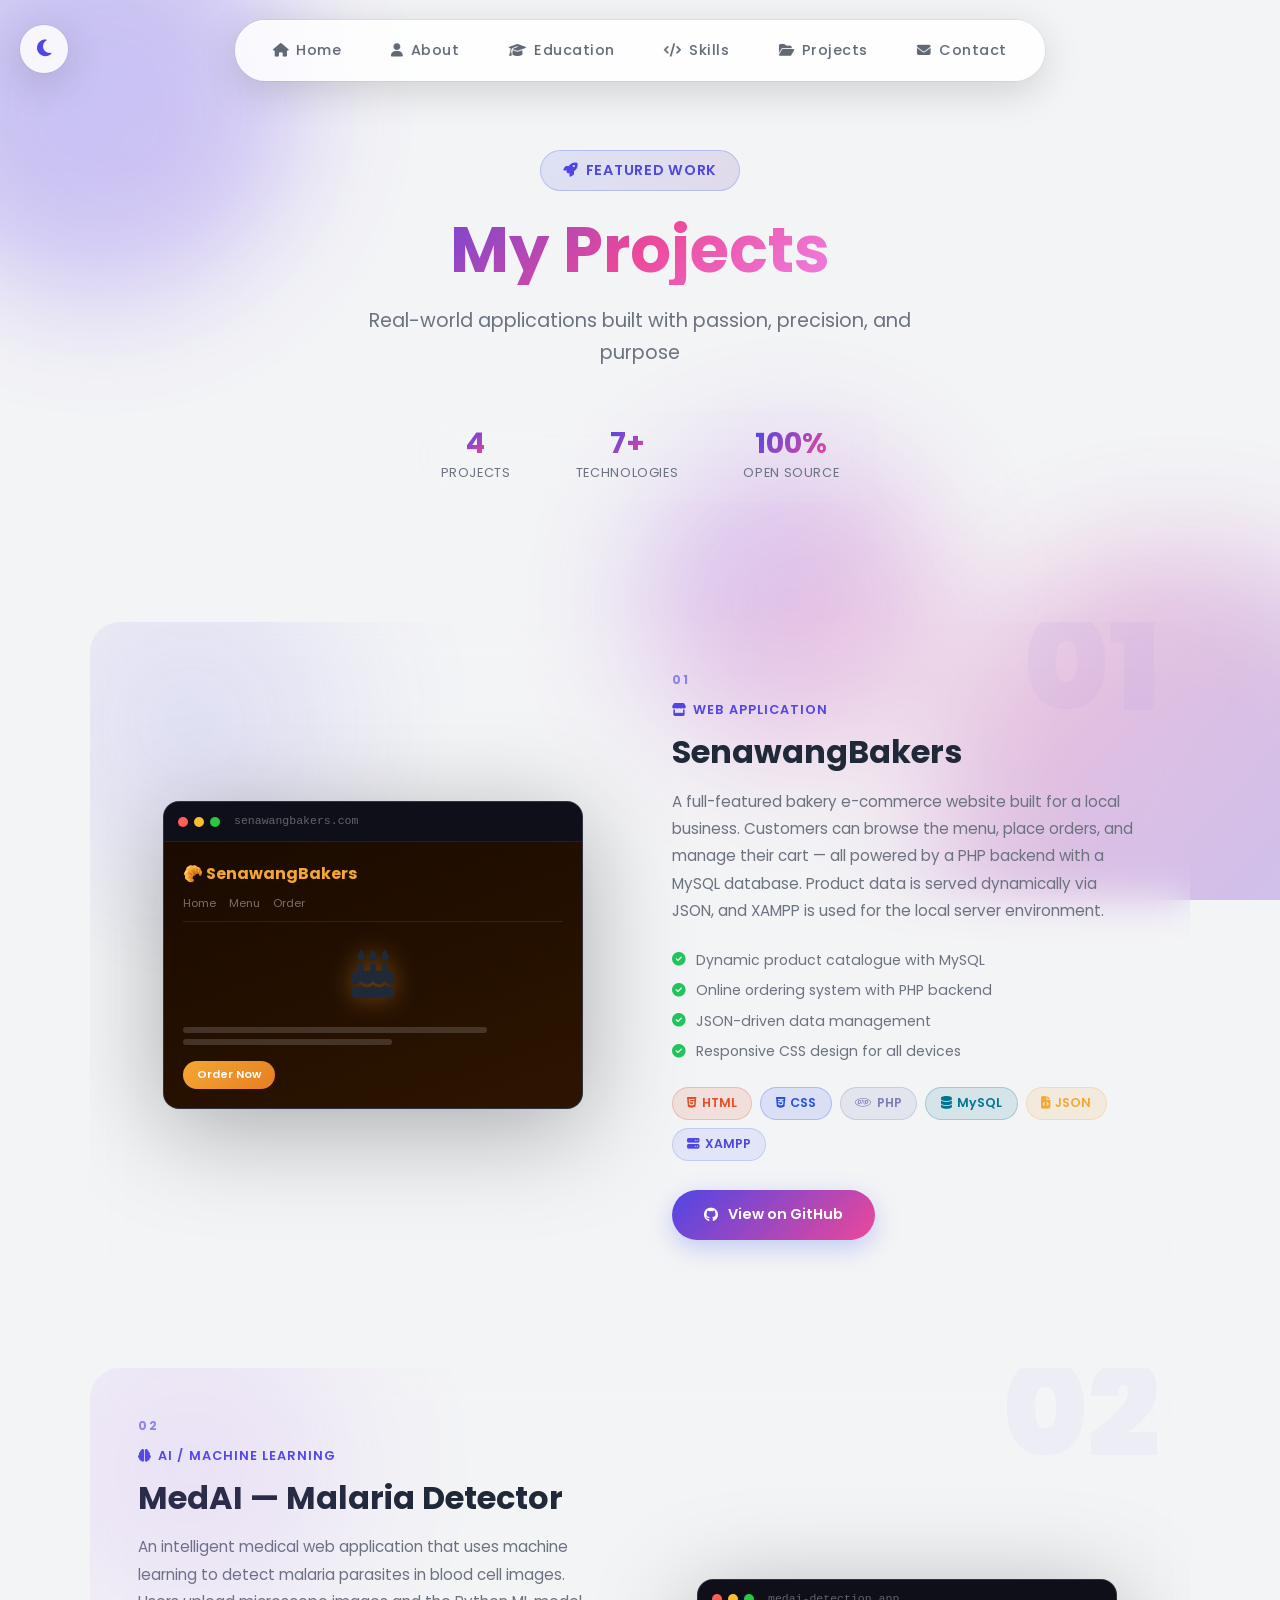
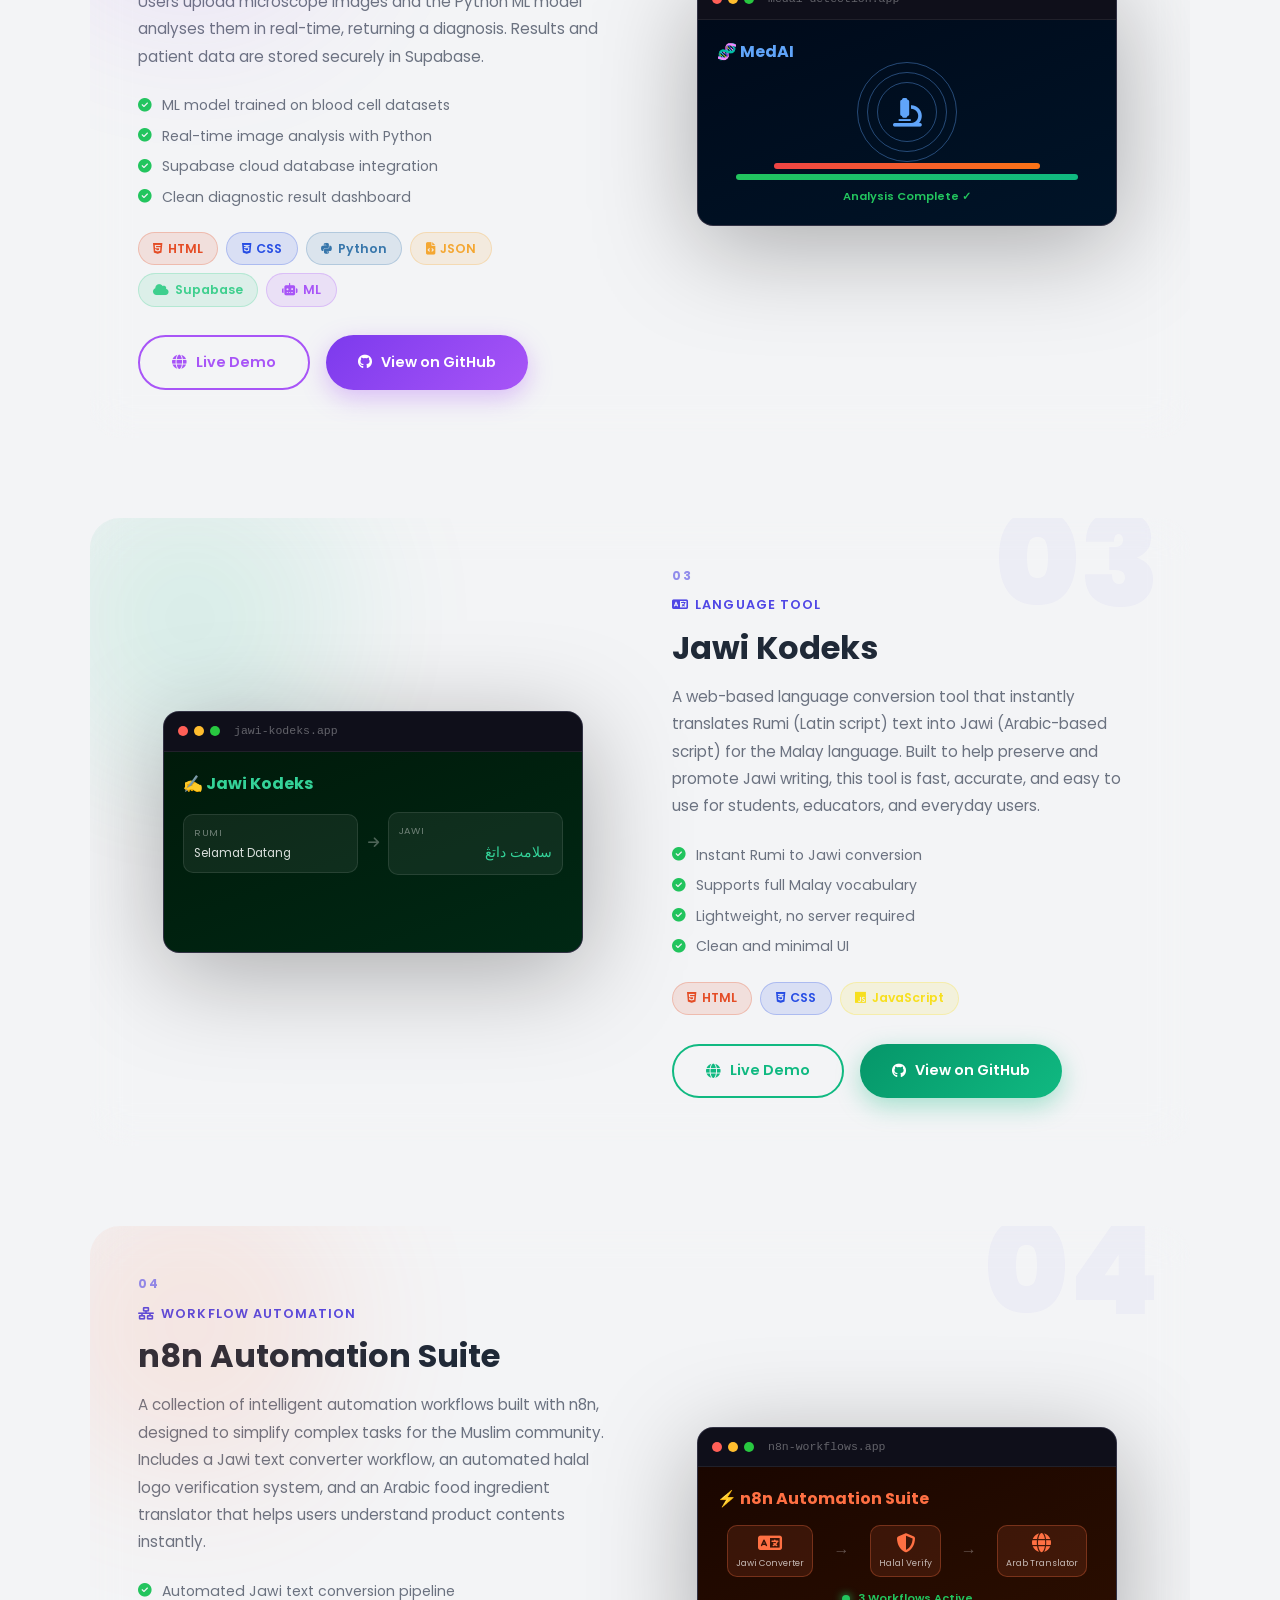
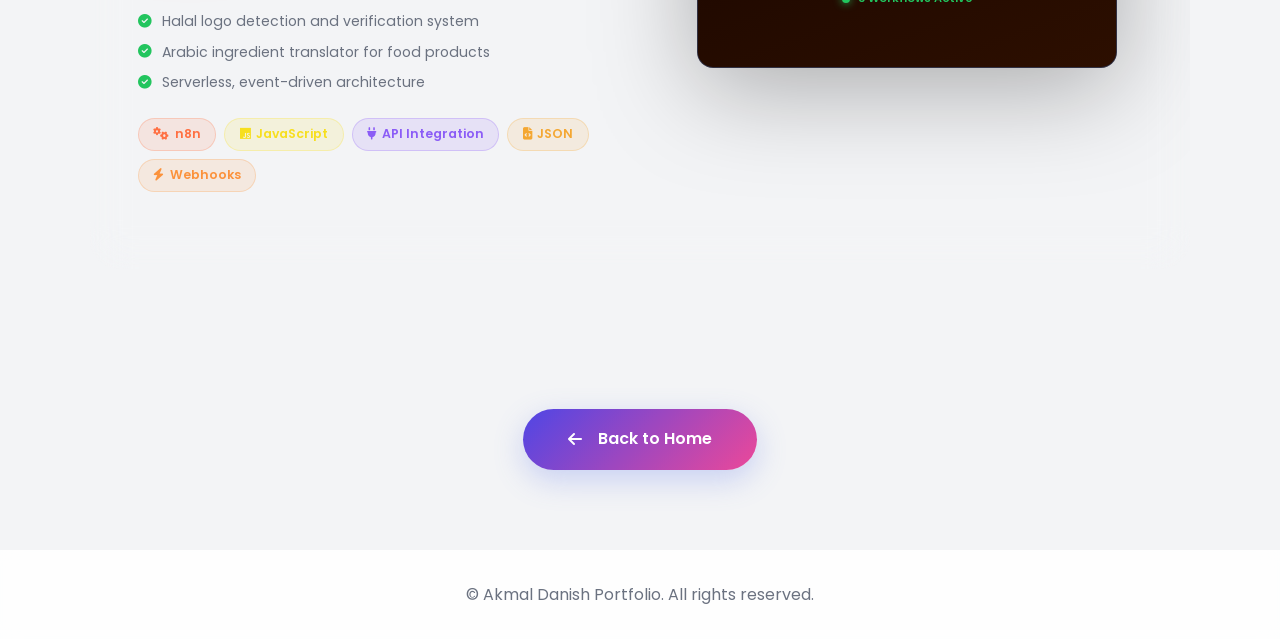
==== projects.html @ 12740fb2 "Initial commit: Personal Portfolio Website with 4 projects" ====
<!DOCTYPE html>
<html lang="en">

<head>
    <meta charset="UTF-8">
    <meta name="viewport" content="width=device-width, initial-scale=1.0">
    <title>My Projects - Portfolio</title>
    <link rel="stylesheet" href="style.css">
    <link rel="stylesheet" href="projects-style.css">
    <link rel="preconnect" href="https://fonts.googleapis.com">
    <link rel="preconnect" href="https://fonts.gstatic.com" crossorigin>
    <link href="https://fonts.googleapis.com/css2?family=Poppins:wght@300;400;500;600;700&display=swap" rel="stylesheet">
    <link rel="icon" type="image/jpeg" href="ICON PAGE AKMAL PORFO.jpeg">
    <link rel="stylesheet" href="https://cdnjs.cloudflare.com/ajax/libs/font-awesome/6.4.0/css/all.min.css">
</head>

<body>
    <!-- Animated Background -->
    <div class="background-shapes">
        <div class="shape shape-1"></div>
        <div class="shape shape-2"></div>
        <div class="shape shape-3"></div>
    </div>

    <!-- Floating particles -->
    <div class="particles" id="particles"></div>

    <!-- Dark Mode Toggle -->
    <button class="dark-mode-toggle" id="darkModeToggle">
        <i class="fas fa-moon"></i>
    </button>

    <!-- Navigation -->
    <nav class="navbar">
        <div class="nav-container">
            <div class="logo">My Portfolio</div>
            <ul class="nav-menu">
                <li><a href="index.html" class="nav-link">
                    <span class="nav-icon"><i class="fas fa-home"></i></span>
                    <span class="nav-text">Home</span>
                    <span class="nav-indicator"></span>
                </a></li>
                <li><a href="index.html#about" class="nav-link">
                    <span class="nav-icon"><i class="fas fa-user"></i></span>
                    <span class="nav-text">About</span>
                    <span class="nav-indicator"></span>
                </a></li>
                <li><a href="index.html#education" class="nav-link">
                    <span class="nav-icon"><i class="fas fa-graduation-cap"></i></span>
                    <span class="nav-text">Education</span>
                    <span class="nav-indicator"></span>
                </a></li>
                <li><a href="index.html#skills" class="nav-link">
                    <span class="nav-icon"><i class="fas fa-code"></i></span>
                    <span class="nav-text">Skills</span>
                    <span class="nav-indicator"></span>
                </a></li>
                <li><a href="projects.html" class="nav-link active">
                    <span class="nav-icon"><i class="fas fa-folder-open"></i></span>
                    <span class="nav-text">Projects</span>
                    <span class="nav-indicator"></span>
                </a></li>
                <li><a href="index.html#contact" class="nav-link">
                    <span class="nav-icon"><i class="fas fa-envelope"></i></span>
                    <span class="nav-text">Contact</span>
                    <span class="nav-indicator"></span>
                </a></li>
            </ul>
        </div>
    </nav>

    <!-- Projects Hero -->
    <section class="projects-hero">
        <div class="container">
            <div class="hero-badge fade-in"><i class="fas fa-rocket"></i> Featured Work</div>
            <h1 class="hero-title fade-in">My Projects</h1>
            <p class="hero-subtitle fade-in">Real-world applications built with passion, precision, and purpose</p>
            <div class="hero-stats fade-in">
                <div class="stat-item">
                    <span class="stat-number">4</span>
                    <span class="stat-label">Projects</span>
                </div>
                <div class="stat-divider"></div>
                <div class="stat-item">
                    <span class="stat-number">7+</span>
                    <span class="stat-label">Technologies</span>
                </div>
                <div class="stat-divider"></div>
                <div class="stat-item">
                    <span class="stat-number">100%</span>
                    <span class="stat-label">Open Source</span>
                </div>
            </div>
        </div>
    </section>

    <!-- Projects Showcase -->
    <section class="projects-showcase">
        <div class="container">
            <div class="projects-list">

                <!-- Project 1: SenawangBakers -->
                <div class="project-card fade-in" data-number="01">
                    <div class="card-glow"></div>
                    <div class="project-visual">
                        <div class="project-mockup bakery-mockup">
                            <div class="mockup-browser">
                                <div class="browser-bar">
                                    <span class="dot red"></span>
                                    <span class="dot yellow"></span>
                                    <span class="dot green"></span>
                                    <span class="browser-url">senawangbakers.com</span>
                                </div>
                                <div class="browser-content bakery-content">
                                    <div class="mock-header">🥐 SenawangBakers</div>
                                    <div class="mock-nav">
                                        <span>Home</span><span>Menu</span><span>Order</span>
                                    </div>
                                    <div class="mock-hero-img">
                                        <i class="fas fa-birthday-cake"></i>
                                    </div>
                                    <div class="mock-text-lines">
                                        <div class="mock-line wide"></div>
                                        <div class="mock-line medium"></div>
                                        <div class="mock-btn">Order Now</div>
                                    </div>
                                </div>
                            </div>
                        </div>
                    </div>
                    <div class="project-info">
                        <div class="project-number">01</div>
                        <div class="project-category"><i class="fas fa-store"></i> Web Application</div>
                        <h2 class="project-name">SenawangBakers</h2>
                        <p class="project-desc">
                            A full-featured bakery e-commerce website built for a local business. Customers can browse
                            the menu, place orders, and manage their cart — all powered by a PHP backend with a MySQL
                            database. Product data is served dynamically via JSON, and XAMPP is used for the local
                            server environment.
                        </p>
                        <div class="project-highlights">
                            <div class="highlight-item">
                                <i class="fas fa-check-circle"></i>
                                <span>Dynamic product catalogue with MySQL</span>
                            </div>
                            <div class="highlight-item">
                                <i class="fas fa-check-circle"></i>
                                <span>Online ordering system with PHP backend</span>
                            </div>
                            <div class="highlight-item">
                                <i class="fas fa-check-circle"></i>
                                <span>JSON-driven data management</span>
                            </div>
                            <div class="highlight-item">
                                <i class="fas fa-check-circle"></i>
                                <span>Responsive CSS design for all devices</span>
                            </div>
                        </div>
                        <div class="project-tech">
                            <span class="tech-badge html"><i class="fab fa-html5"></i> HTML</span>
                            <span class="tech-badge css"><i class="fab fa-css3-alt"></i> CSS</span>
                            <span class="tech-badge php"><i class="fab fa-php"></i> PHP</span>
                            <span class="tech-badge db"><i class="fas fa-database"></i> MySQL</span>
                            <span class="tech-badge json"><i class="fas fa-file-code"></i> JSON</span>
                            <span class="tech-badge server"><i class="fas fa-server"></i> XAMPP</span>
                        </div>
                        <div class="project-actions">
                            <a href="https://github.com/Kenshiro06/SenawangBakers-Project2" target="_blank" class="btn-primary">
                                <i class="fab fa-github"></i> View on GitHub
                            </a>
                        </div>
                    </div>
                </div>

                <!-- Project 2: MedAI -->
                <div class="project-card reverse fade-in" data-number="02">
                    <div class="card-glow glow-purple"></div>
                    <div class="project-visual">
                        <div class="project-mockup medai-mockup">
                            <div class="mockup-browser">
                                <div class="browser-bar">
                                    <span class="dot red"></span>
                                    <span class="dot yellow"></span>
                                    <span class="dot green"></span>
                                    <span class="browser-url">medai-detection.app</span>
                                </div>
                                <div class="browser-content medai-content">
                                    <div class="mock-header ai-header">🧬 MedAI</div>
                                    <div class="mock-scan-area">
                                        <div class="scan-circle">
                                            <i class="fas fa-microscope"></i>
                                            <div class="scan-ring ring-1"></div>
                                            <div class="scan-ring ring-2"></div>
                                            <div class="scan-ring ring-3"></div>
                                        </div>
                                    </div>
                                    <div class="mock-result">
                                        <div class="result-bar positive"></div>
                                        <div class="result-bar negative"></div>
                                        <div class="result-label">Analysis Complete ✓</div>
                                    </div>
                                </div>
                            </div>
                        </div>
                    </div>
                    <div class="project-info">
                        <div class="project-number">02</div>
                        <div class="project-category"><i class="fas fa-brain"></i> AI / Machine Learning</div>
                        <h2 class="project-name">MedAI — Malaria Detector</h2>
                        <p class="project-desc">
                            An intelligent medical web application that uses machine learning to detect malaria
                            parasites in blood cell images. Users upload microscope images and the Python ML model
                            analyses them in real-time, returning a diagnosis. Results and patient data are stored
                            securely in Supabase.
                        </p>
                        <div class="project-highlights">
                            <div class="highlight-item">
                                <i class="fas fa-check-circle"></i>
                                <span>ML model trained on blood cell datasets</span>
                            </div>
                            <div class="highlight-item">
                                <i class="fas fa-check-circle"></i>
                                <span>Real-time image analysis with Python</span>
                            </div>
                            <div class="highlight-item">
                                <i class="fas fa-check-circle"></i>
                                <span>Supabase cloud database integration</span>
                            </div>
                            <div class="highlight-item">
                                <i class="fas fa-check-circle"></i>
                                <span>Clean diagnostic result dashboard</span>
                            </div>
                        </div>
                        <div class="project-tech">
                            <span class="tech-badge html"><i class="fab fa-html5"></i> HTML</span>
                            <span class="tech-badge css"><i class="fab fa-css3-alt"></i> CSS</span>
                            <span class="tech-badge python"><i class="fab fa-python"></i> Python</span>
                            <span class="tech-badge json"><i class="fas fa-file-code"></i> JSON</span>
                            <span class="tech-badge supa"><i class="fas fa-cloud"></i> Supabase</span>
                            <span class="tech-badge ml"><i class="fas fa-robot"></i> ML</span>
                        </div>
                        <div class="project-actions">
                            <a href="https://medai-usim.vercel.app/" target="_blank" class="btn-secondary btn-purple-outline">
                                <i class="fas fa-globe"></i> Live Demo
                            </a>
                            <a href="https://github.com/Kenshiro06/MedAi-test" target="_blank" class="btn-primary btn-purple">
                                <i class="fab fa-github"></i> View on GitHub
                            </a>
                        </div>
                    </div>
                </div>

                <!-- Project 3: Jawi Converter -->
                <div class="project-card fade-in" data-number="03">
                    <div class="card-glow glow-green"></div>
                    <div class="project-visual">
                        <div class="project-mockup jawi-mockup">
                            <div class="mockup-browser">
                                <div class="browser-bar">
                                    <span class="dot red"></span>
                                    <span class="dot yellow"></span>
                                    <span class="dot green"></span>
                                    <span class="browser-url">jawi-kodeks.app</span>
                                </div>
                                <div class="browser-content jawi-content">
                                    <div class="mock-header jawi-header">✍️ Jawi Kodeks</div>
                                    <div class="jawi-converter-mock">
                                        <div class="mock-input-box">
                                            <div class="box-label">Rumi</div>
                                            <div class="mock-typed">Selamat Datang</div>
                                        </div>
                                        <div class="mock-arrow">
                                            <i class="fas fa-arrow-right"></i>
                                        </div>
                                        <div class="mock-output-box">
                                            <div class="box-label">Jawi</div>
                                            <div class="mock-jawi-text">سلامت داتڠ</div>
                                        </div>
                                    </div>
                                </div>
                            </div>
                        </div>
                    </div>
                    <div class="project-info">
                        <div class="project-number">03</div>
                        <div class="project-category"><i class="fas fa-language"></i> Language Tool</div>
                        <h2 class="project-name">Jawi Kodeks</h2>
                        <p class="project-desc">
                            A web-based language conversion tool that instantly translates Rumi (Latin script) text
                            into Jawi (Arabic-based script) for the Malay language. Built to help preserve and
                            promote Jawi writing, this tool is fast, accurate, and easy to use for students,
                            educators, and everyday users.
                        </p>
                        <div class="project-highlights">
                            <div class="highlight-item">
                                <i class="fas fa-check-circle"></i>
                                <span>Instant Rumi to Jawi conversion</span>
                            </div>
                            <div class="highlight-item">
                                <i class="fas fa-check-circle"></i>
                                <span>Supports full Malay vocabulary</span>
                            </div>
                            <div class="highlight-item">
                                <i class="fas fa-check-circle"></i>
                                <span>Lightweight, no server required</span>
                            </div>
                            <div class="highlight-item">
                                <i class="fas fa-check-circle"></i>
                                <span>Clean and minimal UI</span>
                            </div>
                        </div>
                        <div class="project-tech">
                            <span class="tech-badge html"><i class="fab fa-html5"></i> HTML</span>
                            <span class="tech-badge css"><i class="fab fa-css3-alt"></i> CSS</span>
                            <span class="tech-badge js"><i class="fab fa-js"></i> JavaScript</span>
                        </div>
                        <div class="project-actions">
                            <a href="https://jawi-kodeks.vercel.app/" target="_blank" class="btn-secondary btn-green-outline">
                                <i class="fas fa-globe"></i> Live Demo
                            </a>
                            <a href="https://github.com/Kenshiro06/jawi-kodeks" target="_blank" class="btn-primary btn-green">
                                <i class="fab fa-github"></i> View on GitHub
                            </a>
                        </div>
                    </div>
                </div>

                <!-- Project 4: n8n Automation Workflows -->
                <div class="project-card reverse fade-in" data-number="04">
                    <div class="card-glow glow-orange"></div>
                    <div class="project-visual">
                        <div class="project-mockup n8n-mockup">
                            <div class="mockup-browser">
                                <div class="browser-bar">
                                    <span class="dot red"></span>
                                    <span class="dot yellow"></span>
                                    <span class="dot green"></span>
                                    <span class="browser-url">n8n-workflows.app</span>
                                </div>
                                <div class="browser-content n8n-content">
                                    <div class="mock-header n8n-header">⚡ n8n Automation Suite</div>
                                    <div class="n8n-workflow-mock">
                                        <div class="workflow-node node-1">
                                            <i class="fas fa-language"></i>
                                            <span>Jawi Converter</span>
                                        </div>
                                        <div class="workflow-arrow">→</div>
                                        <div class="workflow-node node-2">
                                            <i class="fas fa-shield-alt"></i>
                                            <span>Halal Verify</span>
                                        </div>
                                        <div class="workflow-arrow">→</div>
                                        <div class="workflow-node node-3">
                                            <i class="fas fa-globe"></i>
                                            <span>Arab Translator</span>
                                        </div>
                                    </div>
                                    <div class="workflow-status">
                                        <div class="status-indicator active"></div>
                                        <span class="status-text">3 Workflows Active</span>
                                    </div>
                                </div>
                            </div>
                        </div>
                    </div>
                    <div class="project-info">
                        <div class="project-number">04</div>
                        <div class="project-category"><i class="fas fa-network-wired"></i> Workflow Automation</div>
                        <h2 class="project-name">n8n Automation Suite</h2>
                        <p class="project-desc">
                            A collection of intelligent automation workflows built with n8n, designed to simplify
                            complex tasks for the Muslim community. Includes a Jawi text converter workflow, an
                            automated halal logo verification system, and an Arabic food ingredient translator that
                            helps users understand product contents instantly.
                        </p>
                        <div class="project-highlights">
                            <div class="highlight-item">
                                <i class="fas fa-check-circle"></i>
                                <span>Automated Jawi text conversion pipeline</span>
                            </div>
                            <div class="highlight-item">
                                <i class="fas fa-check-circle"></i>
                                <span>Halal logo detection and verification system</span>
                            </div>
                            <div class="highlight-item">
                                <i class="fas fa-check-circle"></i>
                                <span>Arabic ingredient translator for food products</span>
                            </div>
                            <div class="highlight-item">
                                <i class="fas fa-check-circle"></i>
                                <span>Serverless, event-driven architecture</span>
                            </div>
                        </div>
                        <div class="project-tech">
                            <span class="tech-badge n8n"><i class="fas fa-cogs"></i> n8n</span>
                            <span class="tech-badge js"><i class="fab fa-js"></i> JavaScript</span>
                            <span class="tech-badge api"><i class="fas fa-plug"></i> API Integration</span>
                            <span class="tech-badge json"><i class="fas fa-file-code"></i> JSON</span>
                            <span class="tech-badge webhook"><i class="fas fa-bolt"></i> Webhooks</span>
                        </div>
                    </div>
                </div>

            </div>
        </div>
    </section>

    <!-- Back to Home -->
    <section class="back-section">
        <div class="container">
            <a href="index.html" class="back-button glow-button">
                <i class="fas fa-arrow-left button-icon"></i>
                <span class="button-text">Back to Home</span>
            </a>
        </div>
    </section>

    <!-- Footer -->
    <footer class="footer">
        <div class="container">
            <p>&copy; Akmal Danish Portfolio. All rights reserved.</p>
        </div>
    </footer>

    <script src="script.js"></script>
    <script>
        // Generate floating particles
        const container = document.getElementById('particles');
        for (let i = 0; i < 20; i++) {
            const p = document.createElement('div');
            p.className = 'particle';
            p.style.left = Math.random() * 100 + 'vw';
            p.style.animationDelay = Math.random() * 10 + 's';
            p.style.animationDuration = (8 + Math.random() * 12) + 's';
            p.style.width = p.style.height = (4 + Math.random() * 6) + 'px';
            container.appendChild(p);
        }
    </script>
</body>

</html>
---- style.css ----
/* Global Styles & Variables */
:root {
    --primary-color: #4f46e5;
    --secondary-color: #ec4899;
    --accent-color: #8b5cf6;
    --text-color: #1f2937;
    --text-light: #6b7280;
    --bg-color: #f3f4f6;
    --card-bg: rgba(255, 255, 255, 0.85);
    --lanyard-card-bg: linear-gradient(135deg, rgba(255, 255, 255, 0.95), rgba(240, 244, 255, 0.9));
    --lanyard-card-text: #1f2937;
    --lanyard-card-border: rgba(79, 70, 229, 0.2);
    --shadow: 0 8px 32px 0 rgba(31, 38, 135, 0.15);
    --shadow-hover: 0 20px 50px rgba(0, 0, 0, 0.2);
    --transition: all 0.4s cubic-bezier(0.25, 0.46, 0.45, 0.94);
}

[data-theme="dark"] {
    --text-color: #f8fafc;
    --text-light: #94a3b8;
    --bg-color: #0f172a;
    --card-bg: rgba(30, 41, 59, 0.7);
    --lanyard-card-bg: linear-gradient(135deg, rgba(15, 23, 42, 0.95), rgba(30, 41, 59, 0.98));
    --lanyard-card-text: #ffffff;
    --lanyard-card-border: rgba(255, 255, 255, 0.1);
}

* {
    margin: 0;
    padding: 0;
    box-sizing: border-box;
}

html {
    scroll-behavior: smooth;
}

body {
    font-family: 'Poppins', sans-serif;
    background: var(--bg-color);
    color: var(--text-color);
    line-height: 1.6;
    overflow-x: hidden;
    transition: var(--transition);
}

.container {
    max-width: 1200px;
    margin: 0 auto;
    padding: 0 20px;
}

/* Animated Background */
.background-shapes {
    position: fixed;
    top: 0;
    left: 0;
    width: 100%;
    height: 100%;
    z-index: -1;
    overflow: hidden;
}

.shape {
    position: absolute;
    border-radius: 50%;
    filter: blur(60px);
    opacity: 0.3;
    animation: float 20s infinite ease-in-out;
}

.shape-1 {
    width: 400px;
    height: 400px;
    background: linear-gradient(135deg, var(--primary-color), var(--accent-color));
    top: -100px;
    left: -100px;
    animation-delay: 0s;
}

.shape-2 {
    width: 500px;
    height: 500px;
    background: linear-gradient(135deg, var(--secondary-color), var(--primary-color));
    bottom: -150px;
    right: -150px;
    animation-delay: 5s;
}

.shape-3 {
    width: 300px;
    height: 300px;
    background: linear-gradient(135deg, var(--accent-color), var(--secondary-color));
    top: 50%;
    left: 50%;
    animation-delay: 10s;
}

@keyframes float {

    0%,
    100% {
        transform: translate(0, 0) rotate(0deg);
    }

    33% {
        transform: translate(50px, -50px) rotate(120deg);
    }

    66% {
        transform: translate(-50px, 50px) rotate(240deg);
    }
}

/* Dark Mode Toggle */
.dark-mode-toggle {
    position: fixed;
    top: 25px;
    left: 20px;
    z-index: 1000;
    background: rgba(15, 23, 42, 0.85);
    backdrop-filter: blur(20px);
    -webkit-backdrop-filter: blur(20px);
    border: none;
    width: 48px;
    height: 48px;
    border-radius: 50%;
    cursor: pointer;
    display: flex;
    align-items: center;
    justify-content: center;
    font-size: 1.2rem;
    color: rgba(255, 255, 255, 0.8);
    box-shadow:
        0 10px 40px rgba(0, 0, 0, 0.3),
        0 0 0 1px rgba(255, 255, 255, 0.1);
    transition: all 0.4s cubic-bezier(0.25, 0.46, 0.45, 0.94);
}

[data-theme="light"] .dark-mode-toggle,
:root:not([data-theme="dark"]) .dark-mode-toggle {
    background: rgba(255, 255, 255, 0.85);
    color: var(--primary-color);
    box-shadow:
        0 10px 40px rgba(0, 0, 0, 0.15),
        0 0 0 1px rgba(0, 0, 0, 0.05);
}

.dark-mode-toggle:hover {
    transform: scale(1.1) rotate(15deg);
    box-shadow:
        0 15px 50px rgba(0, 0, 0, 0.4),
        0 0 0 1px rgba(255, 255, 255, 0.2);
}

/* Navigation - Floating Pill Style */
.navbar {
    position: fixed;
    top: 20px;
    left: 50%;
    transform: translateX(-50%);
    width: auto;
    z-index: 999;
    background: rgba(15, 23, 42, 0.85);
    backdrop-filter: blur(20px);
    -webkit-backdrop-filter: blur(20px);
    border-radius: 60px;
    box-shadow:
        0 10px 40px rgba(0, 0, 0, 0.3),
        0 0 0 1px rgba(255, 255, 255, 0.1),
        inset 0 1px 0 rgba(255, 255, 255, 0.1);
    transition: all 0.4s cubic-bezier(0.25, 0.46, 0.45, 0.94);
    padding: 0.5rem 1rem;
}

.navbar:hover {
    box-shadow:
        0 15px 50px rgba(0, 0, 0, 0.4),
        0 0 0 1px rgba(255, 255, 255, 0.15),
        inset 0 1px 0 rgba(255, 255, 255, 0.15);
    transform: translateX(-50%) translateY(-2px);
}

/* Light mode floating navbar */
[data-theme="light"] .navbar,
:root:not([data-theme="dark"]) .navbar {
    background: rgba(255, 255, 255, 0.85);
    box-shadow:
        0 10px 40px rgba(0, 0, 0, 0.15),
        0 0 0 1px rgba(0, 0, 0, 0.05),
        inset 0 1px 0 rgba(255, 255, 255, 0.8);
}

[data-theme="light"] .navbar:hover,
:root:not([data-theme="dark"]) .navbar:hover {
    box-shadow:
        0 15px 50px rgba(0, 0, 0, 0.2),
        0 0 0 1px rgba(0, 0, 0, 0.08),
        inset 0 1px 0 rgba(255, 255, 255, 0.9);
}

.nav-container {
    display: flex;
    justify-content: center;
    align-items: center;
    padding: 0;
}

.logo {
    display: none;
    /* Hide logo for centered floating nav */
    font-size: 1.5rem;
    font-weight: 700;
    background: linear-gradient(135deg, var(--primary-color), var(--secondary-color));
    -webkit-background-clip: text;
    -webkit-text-fill-color: transparent;
    background-clip: text;
}

.nav-menu {
    display: flex;
    list-style: none;
    gap: 0.3rem;
}

.nav-menu li {
    position: relative;
}

.nav-link {
    text-decoration: none;
    color: rgba(255, 255, 255, 0.7);
    font-weight: 500;
    position: relative;
    transition: all 0.4s cubic-bezier(0.25, 0.46, 0.45, 0.94);
    display: flex;
    align-items: center;
    gap: 0.5rem;
    padding: 0.7rem 1.4rem;
    border-radius: 50px;
    background: transparent;
    overflow: hidden;
    z-index: 1;
}

/* Light mode nav link colors */
[data-theme="light"] .nav-link,
:root:not([data-theme="dark"]) .nav-link {
    color: rgba(30, 41, 59, 0.7);
}

[data-theme="light"] .nav-link:hover,
:root:not([data-theme="dark"]) .nav-link:hover {
    color: white;
}

/* Fancy gradient background on hover */
.nav-link::before {
    content: '';
    position: absolute;
    top: 0;
    left: 0;
    right: 0;
    bottom: 0;
    background: linear-gradient(135deg, var(--primary-color), var(--secondary-color));
    opacity: 0;
    z-index: -1;
    border-radius: 50px;
    transition: all 0.4s cubic-bezier(0.25, 0.46, 0.45, 0.94);
    transform: scale(0.8);
}

.nav-link:hover::before {
    opacity: 1;
    transform: scale(1);
}

.nav-link:hover {
    color: white;
    transform: translateY(-2px);
    box-shadow: 0 10px 30px rgba(79, 70, 229, 0.4);
}

/* Icon styling */
.nav-icon {
    display: flex;
    align-items: center;
    justify-content: center;
    font-size: 0.85rem;
    transition: all 0.3s ease;
}

.nav-link:hover .nav-icon {
    transform: scale(1.2) rotate(-5deg);
    animation: iconBounce 0.5s ease;
}

@keyframes iconBounce {

    0%,
    100% {
        transform: scale(1.2) rotate(-5deg);
    }

    50% {
        transform: scale(1.4) rotate(5deg);
    }
}

/* Text styling */
.nav-text {
    position: relative;
    font-size: 0.9rem;
    letter-spacing: 0.5px;
}

/* Bottom indicator line */
.nav-indicator {
    position: absolute;
    bottom: 0;
    left: 50%;
    transform: translateX(-50%);
    width: 0;
    height: 3px;
    background: linear-gradient(90deg, var(--primary-color), var(--secondary-color), var(--accent-color));
    border-radius: 3px;
    transition: all 0.4s cubic-bezier(0.68, -0.55, 0.265, 1.55);
    box-shadow: 0 0 10px var(--primary-color), 0 0 20px var(--secondary-color);
    opacity: 0;
}

.nav-link:hover .nav-indicator {
    width: 80%;
    opacity: 1;
}

/* Active state */
.nav-link.active {
    color: white;
}

.nav-link.active::before {
    opacity: 1;
    transform: scale(1);
}

.nav-link.active .nav-indicator {
    width: 80%;
    opacity: 1;
}

/* Magnetic hover effect enhancement */
.nav-menu li:hover .nav-link {
    animation: magneticPulse 0.6s ease;
}

@keyframes magneticPulse {
    0% {
        box-shadow: 0 0 0 0 rgba(79, 70, 229, 0.4);
    }

    50% {
        box-shadow: 0 0 0 10px rgba(79, 70, 229, 0);
    }

    100% {
        box-shadow: 0 10px 30px rgba(79, 70, 229, 0.4);
    }
}

/* Sparkle effect on hover */
.nav-link::after {
    content: '';
    position: absolute;
    top: 50%;
    left: 50%;
    width: 5px;
    height: 5px;
    background: white;
    border-radius: 50%;
    opacity: 0;
    transform: translate(-50%, -50%);
    pointer-events: none;
}

.nav-link:hover::after {
    animation: sparkle 0.6s ease-out forwards;
}

@keyframes sparkle {
    0% {
        opacity: 0;
        transform: translate(-50%, -50%) scale(0);
    }

    50% {
        opacity: 1;
        transform: translate(-50%, -50%) scale(1);
    }

    100% {
        opacity: 0;
        transform: translate(-50%, -50%) scale(0);
        box-shadow:
            20px -20px 0 rgba(255, 255, 255, 0.8),
            -20px 20px 0 rgba(255, 255, 255, 0.8),
            20px 20px 0 rgba(255, 255, 255, 0.8),
            -20px -20px 0 rgba(255, 255, 255, 0.8);
    }
}

/* Improved Glass Effect */
.glass-effect {
    background: var(--card-bg);
    backdrop-filter: blur(16px);
    -webkit-backdrop-filter: blur(16px);
    border-radius: 24px;
    border: 1px solid rgba(255, 255, 255, 0.4);
    box-shadow: var(--shadow);
    transition: var(--transition);
}

.glass-effect:hover {
    transform: translateY(-8px);
    box-shadow: var(--shadow-hover);
    border: 1px solid rgba(255, 255, 255, 0.6);
}

/* Hero Section */
.hero-section {
    min-height: 100vh;
    display: flex;
    align-items: center;
    justify-content: center;
    padding: 100px 20px 50px;
}

/* 3D Card Styles */
.profile-card-container {
    perspective: 1000px;
    display: flex;
    justify-content: center;
    align-items: center;
    padding: 2rem;
    position: relative;
    height: 800px;
    /* Provide space for the swing */
    width: 600px;
    /* Constrain width */
    margin: 0 auto;
}

#lanyard-canvas {
    position: absolute;
    top: 0;
    left: 0;
    pointer-events: none;
    z-index: 5;
    width: 100%;
    height: 100%;
}

.profile-card {
    position: absolute;
    left: 50%;
    top: 50%;
    transform: translate(-50%, -50%);

    text-align: center;
    padding: 3.5rem 2.5rem;
    max-width: 450px;
    width: 100%;
    transform-style: preserve-3d;

    /* Premium Adaptive Glossy Card */
    background: var(--lanyard-card-bg);
    border: 1px solid var(--lanyard-card-border);
    backdrop-filter: blur(15px);
    border-radius: 20px;
    box-shadow:
        0 30px 60px rgba(0, 0, 0, 0.3),
        inset 0 0 40px rgba(255, 255, 255, 0.05);

    color: var(--lanyard-card-text);
    cursor: grab;
    transition: var(--transition), box-shadow 0.3s ease;
    overflow: hidden;
    /* For shine */
}

/* Add a plastic shine overlay */
.profile-card::before {
    content: '';
    position: absolute;
    top: -50%;
    left: -50%;
    width: 200%;
    height: 200%;
    background: linear-gradient(45deg,
            transparent 45%,
            rgba(255, 255, 255, 0.05) 48%,
            rgba(255, 255, 255, 0.1) 50%,
            rgba(255, 255, 255, 0.05) 52%,
            transparent 55%);
    pointer-events: none;
    z-index: 10;
}

.profile-card h1,
.profile-card p,
.profile-card .social-icon {
    color: var(--lanyard-card-text) !important;
}

.profile-card:active {
    cursor: grabbing;
}

/* Realistic Adaptive Badge Clip */
.badge-holder-clip {
    position: absolute;
    top: -10px;
    left: 50%;
    transform: translateX(-50%);
    width: 150px;
    height: 32px;
    background: var(--lanyard-card-bg);
    /* Use same adaptive bg */
    border: 1px solid var(--lanyard-card-border);
    backdrop-filter: blur(5px);
    border-radius: 6px 6px 2px 2px;
    z-index: 20;
    box-shadow: 0 4px 10px rgba(0, 0, 0, 0.2);
}

.clip-loop {
    width: 50px;
    height: 8px;
    background: var(--primary-color);
    margin: 6px auto;
    border-radius: 4px;
    opacity: 0.8;
}

.card-shine {
    position: absolute;
    top: 0;
    left: 0;
    right: 0;
    bottom: 0;
    background: linear-gradient(135deg,
            rgba(255, 255, 255, 0) 0%,
            rgba(255, 255, 255, 0) 40%,
            rgba(255, 255, 255, 0.4) 50%,
            rgba(255, 255, 255, 0) 60%,
            rgba(255, 255, 255, 0) 100%);
    border-radius: 24px;
    pointer-events: none;
    opacity: 0.6;
    z-index: 10;
}

.profile-image-wrapper {
    position: relative;
    width: 180px;
    height: 180px;
    margin: 0 auto 2rem;
    transform: translateZ(50px);
    /* Pop out effect */
    transition: var(--transition);
}

.profile-image {
    width: 100%;
    height: 100%;
    border-radius: 50%;
    object-fit: cover;
    border: 4px solid rgba(255, 255, 255, 0.8);
    box-shadow: 0 10px 25px rgba(0, 0, 0, 0.15);
}

.profile-ring {
    position: absolute;
    top: -15px;
    left: -15px;
    right: -15px;
    bottom: -15px;
    border-radius: 50%;
    border: 2px solid transparent;
    background: linear-gradient(45deg, var(--primary-color), var(--secondary-color), var(--accent-color)) border-box;
    -webkit-mask: linear-gradient(#fff 0 0) padding-box, linear-gradient(#fff 0 0);
    mask: linear-gradient(#fff 0 0) padding-box, linear-gradient(#fff 0 0);
    -webkit-mask-composite: xor;
    mask-composite: exclude;
    animation: rotate 8s linear infinite;
    opacity: 0.8;
}

@keyframes rotate {
    from {
        transform: rotate(0deg);
    }

    to {
        transform: rotate(360deg);
    }
}

.profile-name {
    font-size: 2rem;
    /* Adjusted for longer name */
    font-weight: 800;
    margin-bottom: 0.5rem;
    background: linear-gradient(to right, var(--primary-color), var(--secondary-color));
    -webkit-background-clip: text;
    -webkit-text-fill-color: transparent;
    background-clip: text;
    transform: translateZ(30px);
    text-transform: uppercase;
    letter-spacing: 1px;
    line-height: 1.2;
}

.profile-title {
    font-size: 1rem;
    color: var(--text-light);
    margin-bottom: 2rem;
    font-weight: 500;
    letter-spacing: 2px;
    text-transform: uppercase;
    transform: translateZ(20px);
}

.social-links {
    display: flex;
    gap: 1rem;
    justify-content: center;
}

.social-icon {
    width: 50px;
    height: 50px;
    border-radius: 50%;
    background: linear-gradient(135deg, var(--primary-color), var(--secondary-color));
    color: white;
    display: flex;
    align-items: center;
    justify-content: center;
    text-decoration: none;
    font-size: 1.2rem;
    transition: var(--transition);
}

.social-icon:hover {
    transform: translateY(-5px) scale(1.1);
    box-shadow: 0 10px 20px rgba(102, 126, 234, 0.4);
}

/* Section Styles */
section {
    padding: 80px 20px;
}

.section-title {
    font-size: 2.5rem;
    text-align: center;
    margin-bottom: 3rem;
    background: linear-gradient(135deg, var(--primary-color), var(--secondary-color));
    -webkit-background-clip: text;
    -webkit-text-fill-color: transparent;
    background-clip: text;
}

/* About Section */
.about-content {
    max-width: 800px;
    margin: 0 auto;
    padding: 2.5rem;
}

.about-text {
    font-size: 1.1rem;
    color: var(--text-light);
    margin-bottom: 1.5rem;
    line-height: 1.8;
}

/* Education Section */
/* Education Section - Timeline Layout */
.education-grid {
    display: flex;
    flex-direction: column;
    gap: 3rem;
    max-width: 800px;
    margin: 0 auto;
    position: relative;
    padding-left: 20px;
}

.timeline-connector {
    position: absolute;
    top: 50px;
    bottom: 50px;
    left: 60px;
    /* Aligns with icon center approximately */
    width: 4px;
    background: linear-gradient(to bottom, var(--primary-color), var(--secondary-color));
    z-index: 0;
    opacity: 0.3;
    border-radius: 2px;
}

.education-card {
    position: relative;
    z-index: 1;
    display: flex;
    /* Horizontal layout */
    align-items: flex-start;
    text-align: left;
    padding: 2rem;
    gap: 1.5rem;
    transition: transform 0.3s cubic-bezier(0.34, 1.56, 0.64, 1);
}

.education-card:hover {
    transform: translateX(10px) !important;
    /* Override generic hover */
}

.education-icon {
    flex-shrink: 0;
    width: 60px;
    height: 60px;
    margin: 0;
    background: linear-gradient(135deg, var(--primary-color), var(--secondary-color));
    border-radius: 50%;
    display: flex;
    align-items: center;
    justify-content: center;
    font-size: 1.5rem;
    color: white;
    box-shadow: 0 4px 10px rgba(0, 0, 0, 0.1);
}

.education-content {
    flex: 1;
}

.education-card h3 {
    font-size: 1.5rem;
    margin-bottom: 0.2rem;
    color: var(--text-color);
}


.institution {
    color: var(--primary-color);
    font-weight: 600;
    margin-bottom: 0.5rem;
}

.year {
    color: var(--text-light);
    font-size: 0.9rem;
    margin-bottom: 1rem;
}

.description {
    color: var(--text-light);
}

/* Skills Section */
.skills-grid {
    display: grid;
    grid-template-columns: repeat(auto-fit, minmax(250px, 1fr));
    gap: 2rem;
}

.skill-card {
    padding: 2rem;
    text-align: center;
}

.skill-icon {
    font-size: 3rem;
    background: linear-gradient(135deg, var(--primary-color), var(--secondary-color));
    -webkit-background-clip: text;
    -webkit-text-fill-color: transparent;
    background-clip: text;
    margin-bottom: 1rem;
}

.skill-card h3 {
    margin-bottom: 1rem;
}

.skill-bar {
    width: 100%;
    height: 10px;
    background: rgba(102, 126, 234, 0.1);
    border-radius: 10px;
    overflow: hidden;
}

.skill-progress {
    height: 100%;
    background: linear-gradient(135deg, var(--primary-color), var(--secondary-color));
    border-radius: 10px;
    animation: fillBar 1.5s ease-out;
}

@keyframes fillBar {
    from {
        width: 0;
    }
}

/* Projects Section */
.projects-content {
    text-align: center;
    max-width: 700px;
    margin: 0 auto;
}

.projects-description {
    font-size: 1.1rem;
    color: var(--text-light);
    margin-bottom: 2.5rem;
    line-height: 1.8;
}

.project-button {
    display: inline-flex;
    align-items: center;
    gap: 1rem;
    padding: 1.2rem 3rem;
    background: linear-gradient(135deg, var(--primary-color), var(--secondary-color));
    color: white;
    text-decoration: none;
    border-radius: 50px;
    font-size: 1.1rem;
    font-weight: 600;
    position: relative;
    overflow: hidden;
    transition: var(--transition);
    box-shadow: 0 10px 30px rgba(102, 126, 234, 0.3);
}

.project-button:hover {
    transform: translateY(-3px);
    box-shadow: 0 15px 40px rgba(102, 126, 234, 0.5);
}

.button-icon {
    transition: var(--transition);
}

.project-button:hover .button-icon {
    transform: translateX(5px);
}

/* Glow Button Effect */
.glow-button {
    animation: glow 2s ease-in-out infinite;
}

@keyframes glow {

    0%,
    100% {
        box-shadow: 0 10px 30px rgba(102, 126, 234, 0.3);
    }

    50% {
        box-shadow: 0 10px 40px rgba(102, 126, 234, 0.6), 0 0 30px rgba(102, 126, 234, 0.4);
    }
}

/* Contact Section */
.contact-grid {
    display: grid;
    grid-template-columns: repeat(auto-fit, minmax(250px, 1fr));
    gap: 2rem;
    max-width: 900px;
    margin: 0 auto;
}

.contact-card {
    padding: 2.5rem;
    text-align: center;
}

.contact-icon-wrapper {
    width: 60px;
    height: 60px;
    margin: 0 auto 1.5rem;
    background: linear-gradient(135deg, var(--primary-color), var(--secondary-color));
    border-radius: 50%;
    display: flex;
    align-items: center;
    justify-content: center;
    font-size: 1.5rem;
    color: white;
    box-shadow: 0 5px 15px rgba(0, 0, 0, 0.2);
    transition: transform 0.3s ease;
}

.contact-card:hover .contact-icon-wrapper {
    transform: scale(1.1) rotate(5deg);
}

.contact-icon-wrapper i {
    line-height: inherit;
    /* Ensure FA icons don't drift */
}

.contact-card h3 {
    margin-bottom: 0.5rem;
}

.contact-card p {
    color: var(--text-light);
}

/* Footer */
.footer {
    background: var(--card-bg);
    backdrop-filter: blur(10px);
    padding: 2rem;
    text-align: center;
    color: var(--text-light);
}

/* Fade-in Animation */
.fade-in {
    opacity: 0;
    transform: translateY(30px);
    transition: opacity 0.8s ease, transform 0.8s ease;
}

.fade-in.visible {
    opacity: 1;
    transform: translateY(0);
}

/* Responsive Design */
@media (max-width: 768px) {
    .navbar {
        padding: 0.4rem 0.8rem;
    }

    .nav-menu {
        gap: 0.2rem;
    }

    .nav-link {
        padding: 0.6rem 0.8rem;
    }

    .nav-text {
        display: none;
    }

    .nav-icon {
        font-size: 1rem;
    }

    .dark-mode-toggle {
        top: auto;
        bottom: 20px;
        left: 20px;
    }

    .profile-name {
        font-size: 2rem;
    }

    .section-title {
        font-size: 2rem;
    }

    .education-grid,
    .skills-grid,
    .contact-grid {
        grid-template-columns: 1fr;
    }
}

@media (max-width: 480px) {
    .navbar {
        padding: 0.3rem 0.6rem;
        top: 15px;
    }

    .nav-menu {
        gap: 0.1rem;
    }

    .nav-link {
        padding: 0.5rem 0.6rem;
    }

    .nav-icon {
        font-size: 0.9rem;
    }

    .dark-mode-toggle {
        width: 42px;
        height: 42px;
        bottom: 15px;
        left: 15px;
    }

    .profile-image-wrapper {
        width: 150px;
        height: 150px;
    }

    .profile-name {
        font-size: 1.8rem;
    }

    .profile-title {
        font-size: 1rem;
    }
}
---- projects-style.css ----
/* ===== Projects Page — Beautiful Redesign ===== */

/* Particles */
.particles {
    position: fixed;
    top: 0; left: 0;
    width: 100%; height: 100%;
    pointer-events: none;
    z-index: 0;
    overflow: hidden;
}
.particle {
    position: absolute;
    bottom: -10px;
    background: linear-gradient(135deg, var(--primary-color), var(--secondary-color));
    border-radius: 50%;
    opacity: 0.15;
    animation: floatUp linear infinite;
}
@keyframes floatUp {
    0%   { transform: translateY(0) scale(1); opacity: 0.15; }
    50%  { opacity: 0.25; }
    100% { transform: translateY(-100vh) scale(0.5); opacity: 0; }
}

/* ===== Hero Section ===== */
.projects-hero {
    min-height: 55vh;
    display: flex;
    align-items: center;
    justify-content: center;
    padding: 150px 20px 80px;
    text-align: center;
    position: relative;
}

.hero-badge {
    display: inline-flex;
    align-items: center;
    gap: 0.5rem;
    padding: 0.5rem 1.4rem;
    background: linear-gradient(135deg, rgba(102,126,234,0.15), rgba(118,75,162,0.15));
    border: 1px solid rgba(102,126,234,0.35);
    border-radius: 50px;
    color: var(--primary-color);
    font-size: 0.9rem;
    font-weight: 600;
    margin-bottom: 1.5rem;
    letter-spacing: 0.05em;
    text-transform: uppercase;
}

.hero-title {
    font-size: 4rem;
    font-weight: 700;
    margin-bottom: 1.2rem;
    background: linear-gradient(135deg, var(--primary-color), var(--secondary-color), #f093fb);
    -webkit-background-clip: text;
    -webkit-text-fill-color: transparent;
    background-clip: text;
    line-height: 1.1;
}

.hero-subtitle {
    font-size: 1.2rem;
    color: var(--text-light);
    max-width: 550px;
    margin: 0 auto 2.5rem;
    line-height: 1.7;
}

.hero-stats {
    display: inline-flex;
    align-items: center;
    gap: 2rem;
    background: var(--glass-bg);
    backdrop-filter: blur(20px);
    border: 1px solid var(--glass-border);
    border-radius: 20px;
    padding: 1.2rem 2.5rem;
}
.stat-item {
    display: flex;
    flex-direction: column;
    align-items: center;
}
.stat-number {
    font-size: 1.8rem;
    font-weight: 700;
    background: linear-gradient(135deg, var(--primary-color), var(--secondary-color));
    -webkit-background-clip: text;
    -webkit-text-fill-color: transparent;
    background-clip: text;
    line-height: 1;
}
.stat-label {
    font-size: 0.8rem;
    color: var(--text-light);
    margin-top: 0.3rem;
    text-transform: uppercase;
    letter-spacing: 0.05em;
}
.stat-divider {
    width: 1px;
    height: 40px;
    background: var(--glass-border);
}

/* ===== Projects Showcase ===== */
.projects-showcase {
    padding: 40px 20px 100px;
    position: relative;
    z-index: 1;
}

.projects-list {
    display: flex;
    flex-direction: column;
    gap: 5rem;
    max-width: 1100px;
    margin: 0 auto;
}

/* ===== Project Card ===== */
.project-card {
    position: relative;
    display: grid;
    grid-template-columns: 1fr 1fr;
    gap: 4rem;
    align-items: center;
    padding: 3rem;
    border-radius: 30px;
    background: var(--glass-bg);
    backdrop-filter: blur(20px);
    border: 1px solid var(--glass-border);
    overflow: hidden;
    transition: transform 0.4s ease, box-shadow 0.4s ease;
}

.project-card::before {
    content: attr(data-number);
    position: absolute;
    top: -20px;
    right: 30px;
    font-size: 8rem;
    font-weight: 900;
    color: var(--primary-color);
    opacity: 0.04;
    line-height: 1;
    pointer-events: none;
    font-family: 'Poppins', sans-serif;
}

.project-card:hover {
    transform: translateY(-8px);
    box-shadow: 0 30px 80px rgba(102, 126, 234, 0.2);
}

.project-card.reverse {
    grid-template-columns: 1fr 1fr;
}
.project-card.reverse .project-visual { order: 2; }
.project-card.reverse .project-info   { order: 1; }

/* Glow effects */
.card-glow {
    position: absolute;
    width: 300px; height: 300px;
    border-radius: 50%;
    filter: blur(80px);
    opacity: 0.12;
    pointer-events: none;
    top: -50px; left: -50px;
    background: var(--primary-color);
    transition: opacity 0.4s;
}
.project-card:hover .card-glow { opacity: 0.22; }
.card-glow.glow-purple { background: #a855f7; }
.card-glow.glow-green  { background: #10b981; }
.card-glow.glow-orange { background: #ff7043; }

/* ===== Project Visual / Mockup ===== */
.project-visual {
    display: flex;
    align-items: center;
    justify-content: center;
}

.project-mockup {
    width: 100%;
    max-width: 420px;
    filter: drop-shadow(0 20px 50px rgba(0,0,0,0.3));
}

.mockup-browser {
    background: #1a1a2e;
    border-radius: 16px;
    overflow: hidden;
    border: 1px solid rgba(255,255,255,0.1);
}

.browser-bar {
    display: flex;
    align-items: center;
    gap: 6px;
    padding: 10px 14px;
    background: #0f0f1a;
    border-bottom: 1px solid rgba(255,255,255,0.07);
}
.dot {
    width: 10px; height: 10px;
    border-radius: 50%;
}
.dot.red    { background: #ff5f57; }
.dot.yellow { background: #ffbd2e; }
.dot.green  { background: #28c840; }
.browser-url {
    margin-left: 8px;
    font-size: 0.72rem;
    color: rgba(255,255,255,0.35);
    font-family: monospace;
}

.browser-content {
    padding: 1.2rem;
    min-height: 200px;
}

/* Bakery mockup */
.bakery-content { background: linear-gradient(160deg, #1a0a00, #2d1500); }
.bakery-content .mock-header {
    font-size: 1rem; font-weight: 700;
    color: #f4a732; margin-bottom: 0.5rem;
}
.bakery-content .mock-nav {
    display: flex; gap: 0.8rem;
    font-size: 0.7rem; color: rgba(255,255,255,0.4);
    margin-bottom: 1rem; padding-bottom: 0.5rem;
    border-bottom: 1px solid rgba(255,255,255,0.08);
}
.bakery-content .mock-hero-img {
    text-align: center; font-size: 3rem;
    margin: 0.8rem 0;
    filter: drop-shadow(0 0 12px #f4a73266);
}
.mock-text-lines { margin-top: 0.8rem; }
.mock-line {
    height: 6px; border-radius: 3px;
    background: rgba(255,255,255,0.15);
    margin-bottom: 6px;
}
.mock-line.wide   { width: 80%; }
.mock-line.medium { width: 55%; }
.mock-btn {
    display: inline-block; margin-top: 0.6rem;
    padding: 5px 14px; border-radius: 20px;
    background: linear-gradient(135deg, #f4a732, #e67e22);
    color: #fff; font-size: 0.7rem; font-weight: 600;
}

/* MedAI mockup */
.medai-content { background: linear-gradient(160deg, #000a1a, #001428); }
.ai-header { font-size: 1rem; font-weight: 700; color: #60a5fa; margin-bottom: 0.8rem; }
.mock-scan-area {
    display: flex; justify-content: center;
    margin: 0.5rem 0 1rem;
}
.scan-circle {
    position: relative;
    width: 70px; height: 70px;
    display: flex; align-items: center; justify-content: center;
    font-size: 1.8rem; color: #60a5fa;
}
.scan-ring {
    position: absolute;
    border-radius: 50%;
    border: 1px solid rgba(96,165,250,0.4);
    animation: pulse-ring 2s ease-out infinite;
}
.ring-1 { width: 60px;  height: 60px;  animation-delay: 0s; }
.ring-2 { width: 80px;  height: 80px;  animation-delay: 0.5s; }
.ring-3 { width: 100px; height: 100px; animation-delay: 1s; }
@keyframes pulse-ring {
    0%   { transform: scale(0.8); opacity: 0.6; }
    100% { transform: scale(1.3); opacity: 0; }
}
.mock-result { text-align: center; }
.result-bar {
    height: 6px; border-radius: 3px;
    margin-bottom: 5px;
}
.result-bar.positive { width: 70%; background: linear-gradient(90deg, #ef4444, #f97316); margin: 0 auto 5px; }
.result-bar.negative { width: 90%; background: linear-gradient(90deg, #22c55e, #10b981); margin: 0 auto 8px; }
.result-label { font-size: 0.7rem; color: #22c55e; font-weight: 600; }

/* Jawi mockup */
.jawi-content { background: linear-gradient(160deg, #001a0a, #002814); }
.jawi-header { font-size: 1rem; font-weight: 700; color: #34d399; margin-bottom: 1rem; }
.jawi-converter-mock {
    display: flex;
    align-items: center;
    gap: 0.6rem;
}
.mock-input-box, .mock-output-box {
    flex: 1;
    background: rgba(255,255,255,0.06);
    border: 1px solid rgba(255,255,255,0.1);
    border-radius: 10px;
    padding: 0.6rem;
}
.box-label { font-size: 0.6rem; color: rgba(255,255,255,0.4); text-transform: uppercase; letter-spacing: 0.08em; margin-bottom: 4px; }
.mock-typed  { font-size: 0.72rem; color: rgba(255,255,255,0.85); }
.mock-jawi-text { font-size: 0.85rem; color: #34d399; direction: rtl; }
.mock-arrow { color: rgba(255,255,255,0.3); font-size: 0.8rem; }

/* n8n mockup */
.n8n-content { background: linear-gradient(160deg, #1a0600, #2d0f00); }
.n8n-header { font-size: 1rem; font-weight: 700; color: #ff7043; margin-bottom: 0.8rem; }
.n8n-workflow-mock {
    display: flex;
    align-items: center;
    justify-content: space-around;
    margin: 0.8rem 0;
}
.workflow-node {
    display: flex;
    flex-direction: column;
    align-items: center;
    gap: 0.3rem;
    background: rgba(255,112,67,0.12);
    border: 1px solid rgba(255,112,67,0.3);
    border-radius: 10px;
    padding: 0.5rem;
    min-width: 60px;
}
.workflow-node i { font-size: 1.2rem; color: #ff7043; }
.workflow-node span { font-size: 0.55rem; color: rgba(255,255,255,0.7); text-align: center; line-height: 1.2; }
.workflow-arrow { color: rgba(255,255,255,0.3); font-size: 1rem; font-weight: bold; }
.workflow-status {
    display: flex;
    align-items: center;
    gap: 0.5rem;
    justify-content: center;
    margin-top: 0.8rem;
}
.status-indicator {
    width: 8px; height: 8px;
    border-radius: 50%;
    background: #22c55e;
    box-shadow: 0 0 8px #22c55e;
    animation: pulse-status 2s ease-in-out infinite;
}
@keyframes pulse-status {
    0%, 100% { opacity: 1; transform: scale(1); }
    50% { opacity: 0.6; transform: scale(1.2); }
}
.status-text { font-size: 0.7rem; color: #22c55e; font-weight: 600; }

/* ===== Project Info ===== */
.project-number {
    font-size: 0.75rem;
    font-weight: 700;
    color: var(--primary-color);
    opacity: 0.6;
    letter-spacing: 0.15em;
    margin-bottom: 0.4rem;
}

.project-category {
    display: inline-flex;
    align-items: center;
    gap: 0.4rem;
    font-size: 0.8rem;
    font-weight: 600;
    color: var(--primary-color);
    text-transform: uppercase;
    letter-spacing: 0.08em;
    margin-bottom: 0.8rem;
}

.project-name {
    font-size: 2rem;
    font-weight: 700;
    color: var(--text-color);
    margin-bottom: 1rem;
    line-height: 1.2;
}

.project-desc {
    color: var(--text-light);
    line-height: 1.8;
    margin-bottom: 1.5rem;
    font-size: 0.95rem;
}

/* Highlights */
.project-highlights {
    display: flex;
    flex-direction: column;
    gap: 0.5rem;
    margin-bottom: 1.5rem;
}
.highlight-item {
    display: flex;
    align-items: center;
    gap: 0.6rem;
    font-size: 0.88rem;
    color: var(--text-light);
}
.highlight-item i {
    color: #22c55e;
    font-size: 0.85rem;
    flex-shrink: 0;
}

/* Tech badges */
.project-tech {
    display: flex;
    flex-wrap: wrap;
    gap: 0.5rem;
    margin-bottom: 1.8rem;
}
.tech-badge {
    display: inline-flex;
    align-items: center;
    gap: 0.35rem;
    padding: 0.35rem 0.9rem;
    border-radius: 20px;
    font-size: 0.78rem;
    font-weight: 600;
    border: 1px solid transparent;
    transition: transform 0.2s, box-shadow 0.2s;
}
.tech-badge:hover {
    transform: translateY(-2px);
    box-shadow: 0 4px 15px rgba(0,0,0,0.2);
}
.tech-badge.html   { background: rgba(228,77,38,0.12); color:#e44d26; border-color:rgba(228,77,38,0.25); }
.tech-badge.css    { background: rgba(38,77,228,0.12); color:#264de4; border-color:rgba(38,77,228,0.25); }
.tech-badge.php    { background: rgba(119,123,180,0.12); color:#7b7fb5; border-color:rgba(119,123,180,0.25); }
.tech-badge.db     { background: rgba(0,117,143,0.12); color:#00758f; border-color:rgba(0,117,143,0.25); }
.tech-badge.json   { background: rgba(244,167,50,0.12); color:#f4a732; border-color:rgba(244,167,50,0.25); }
.tech-badge.server { background: rgba(102,126,234,0.12); color:var(--primary-color); border-color:rgba(102,126,234,0.25); }
.tech-badge.python { background: rgba(55,118,171,0.12); color:#3776ab; border-color:rgba(55,118,171,0.25); }
.tech-badge.supa   { background: rgba(62,207,142,0.12); color:#3ecf8e; border-color:rgba(62,207,142,0.25); }
.tech-badge.ml     { background: rgba(168,85,247,0.12); color:#a855f7; border-color:rgba(168,85,247,0.25); }
.tech-badge.js     { background: rgba(247,223,30,0.12); color:#f7df1e; border-color:rgba(247,223,30,0.25); }
.tech-badge.n8n    { background: rgba(255,112,67,0.12); color:#ff7043; border-color:rgba(255,112,67,0.25); }
.tech-badge.api    { background: rgba(139,92,246,0.12); color:#8b5cf6; border-color:rgba(139,92,246,0.25); }
.tech-badge.webhook { background: rgba(251,146,60,0.12); color:#fb923c; border-color:rgba(251,146,60,0.25); }

/* Action buttons */
.project-actions { display: flex; gap: 1rem; flex-wrap: wrap; }

.btn-primary {
    display: inline-flex;
    align-items: center;
    gap: 0.6rem;
    padding: 0.85rem 2rem;
    background: linear-gradient(135deg, var(--primary-color), var(--secondary-color));
    color: white;
    text-decoration: none;
    border-radius: 50px;
    font-size: 0.9rem;
    font-weight: 600;
    transition: transform 0.3s, box-shadow 0.3s;
    box-shadow: 0 8px 25px rgba(102,126,234,0.35);
}
.btn-primary:hover {
    transform: translateY(-3px);
    box-shadow: 0 14px 35px rgba(102,126,234,0.5);
}
.btn-primary.btn-purple {
    background: linear-gradient(135deg, #7c3aed, #a855f7);
    box-shadow: 0 8px 25px rgba(168,85,247,0.35);
}
.btn-primary.btn-purple:hover {
    box-shadow: 0 14px 35px rgba(168,85,247,0.5);
}
.btn-primary.btn-green {
    background: linear-gradient(135deg, #059669, #10b981);
    box-shadow: 0 8px 25px rgba(16,185,129,0.35);
}
.btn-primary.btn-green:hover {
    box-shadow: 0 14px 35px rgba(16,185,129,0.5);
}
.btn-primary.btn-orange {
    background: linear-gradient(135deg, #f97316, #ff7043);
    box-shadow: 0 8px 25px rgba(255,112,67,0.35);
}
.btn-primary.btn-orange:hover {
    box-shadow: 0 14px 35px rgba(255,112,67,0.5);
}

/* Secondary buttons (outline style) */
.btn-secondary {
    display: inline-flex;
    align-items: center;
    gap: 0.6rem;
    padding: 0.85rem 2rem;
    background: transparent;
    color: var(--primary-color);
    border: 2px solid var(--primary-color);
    text-decoration: none;
    border-radius: 50px;
    font-size: 0.9rem;
    font-weight: 600;
    transition: all 0.3s;
}
.btn-secondary:hover {
    background: var(--primary-color);
    color: white;
    transform: translateY(-3px);
    box-shadow: 0 10px 25px rgba(102,126,234,0.3);
}
.btn-secondary.btn-purple-outline {
    color: #a855f7;
    border-color: #a855f7;
}
.btn-secondary.btn-purple-outline:hover {
    background: #a855f7;
    color: white;
    box-shadow: 0 10px 25px rgba(168,85,247,0.3);
}
.btn-secondary.btn-green-outline {
    color: #10b981;
    border-color: #10b981;
}
.btn-secondary.btn-green-outline:hover {
    background: #10b981;
    color: white;
    box-shadow: 0 10px 25px rgba(16,185,129,0.3);
}

/* ===== Back Section ===== */
.back-section {
    padding: 40px 20px 80px;
    text-align: center;
    position: relative;
    z-index: 1;
}
.back-button {
    display: inline-flex;
    align-items: center;
    gap: 1rem;
    padding: 1.1rem 2.8rem;
    background: linear-gradient(135deg, var(--primary-color), var(--secondary-color));
    color: white;
    text-decoration: none;
    border-radius: 50px;
    font-size: 1rem;
    font-weight: 600;
    transition: transform 0.3s, box-shadow 0.3s;
    box-shadow: 0 10px 30px rgba(102,126,234,0.3);
}
.back-button:hover {
    transform: translateY(-3px);
    box-shadow: 0 15px 40px rgba(102,126,234,0.5);
}
.back-button:hover .button-icon { transform: translateX(-5px); }
.button-icon { transition: transform 0.3s; }

/* ===== Responsive ===== */
@media (max-width: 900px) {
    .project-card {
        grid-template-columns: 1fr;
        gap: 2rem;
    }
    .project-card.reverse .project-visual { order: 0; }
    .project-card.reverse .project-info   { order: 0; }

    .hero-title { font-size: 2.8rem; }
    .project-name { font-size: 1.6rem; }
    .hero-stats { gap: 1.2rem; padding: 1rem 1.5rem; }
}

@media (max-width: 600px) {
    .projects-hero { padding: 130px 20px 60px; }
    .hero-title { font-size: 2.2rem; }
    .hero-subtitle { font-size: 1rem; }
    .project-card { padding: 1.8rem; }
    .project-name { font-size: 1.4rem; }
    .hero-stats { flex-direction: column; gap: 0.8rem; }
    .stat-divider { width: 60px; height: 1px; }
}
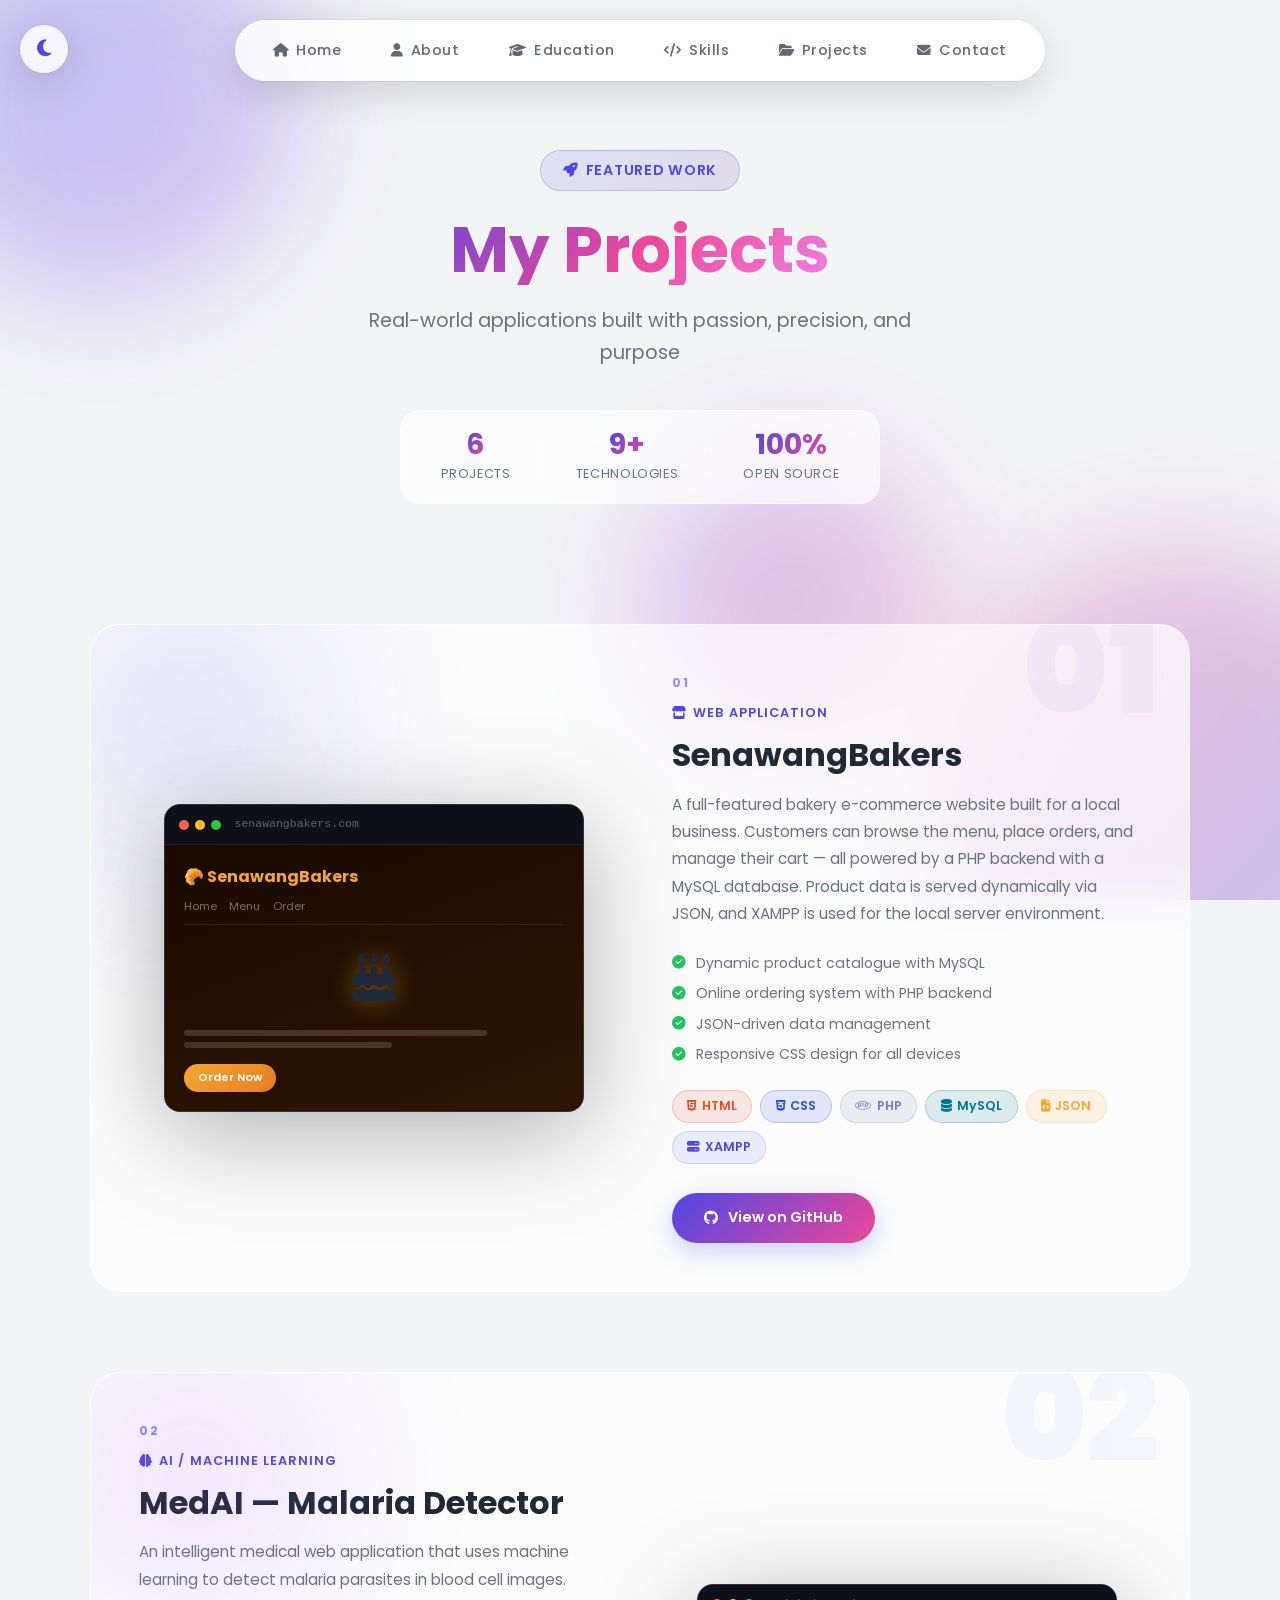
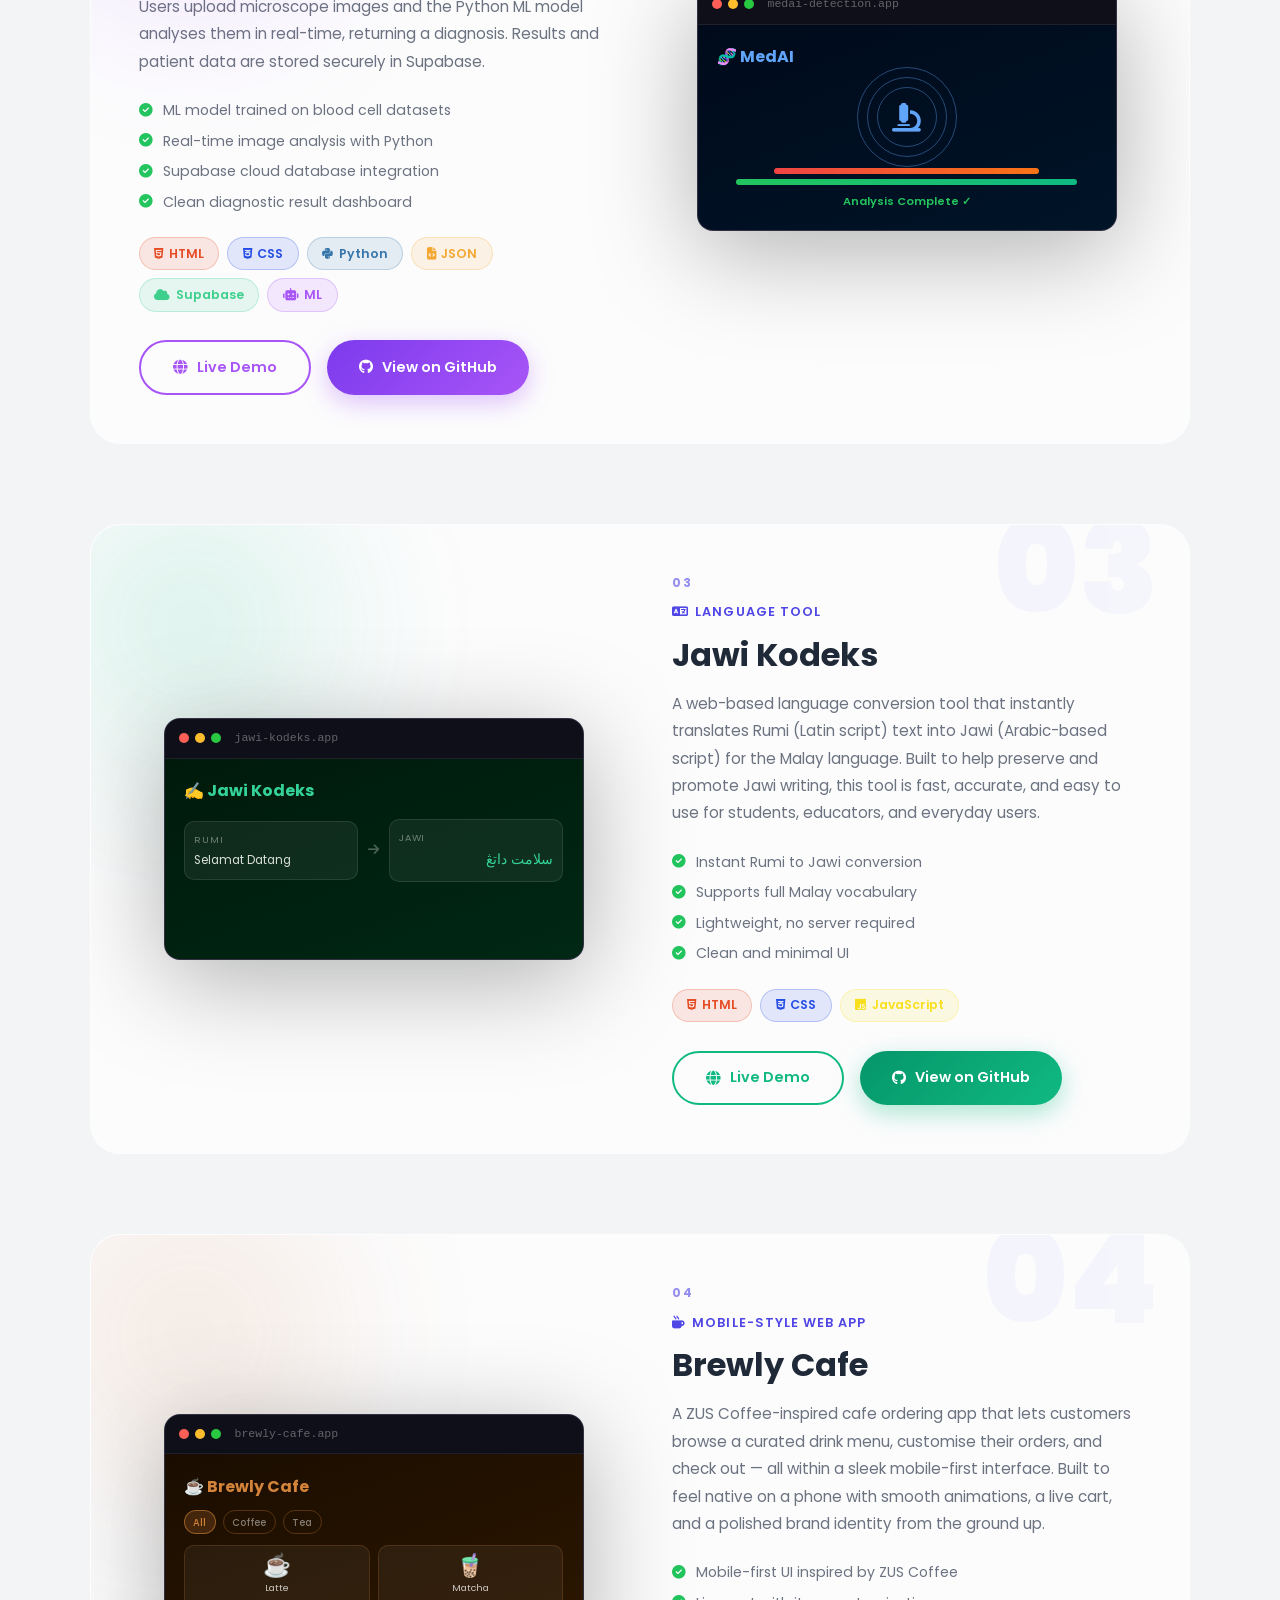
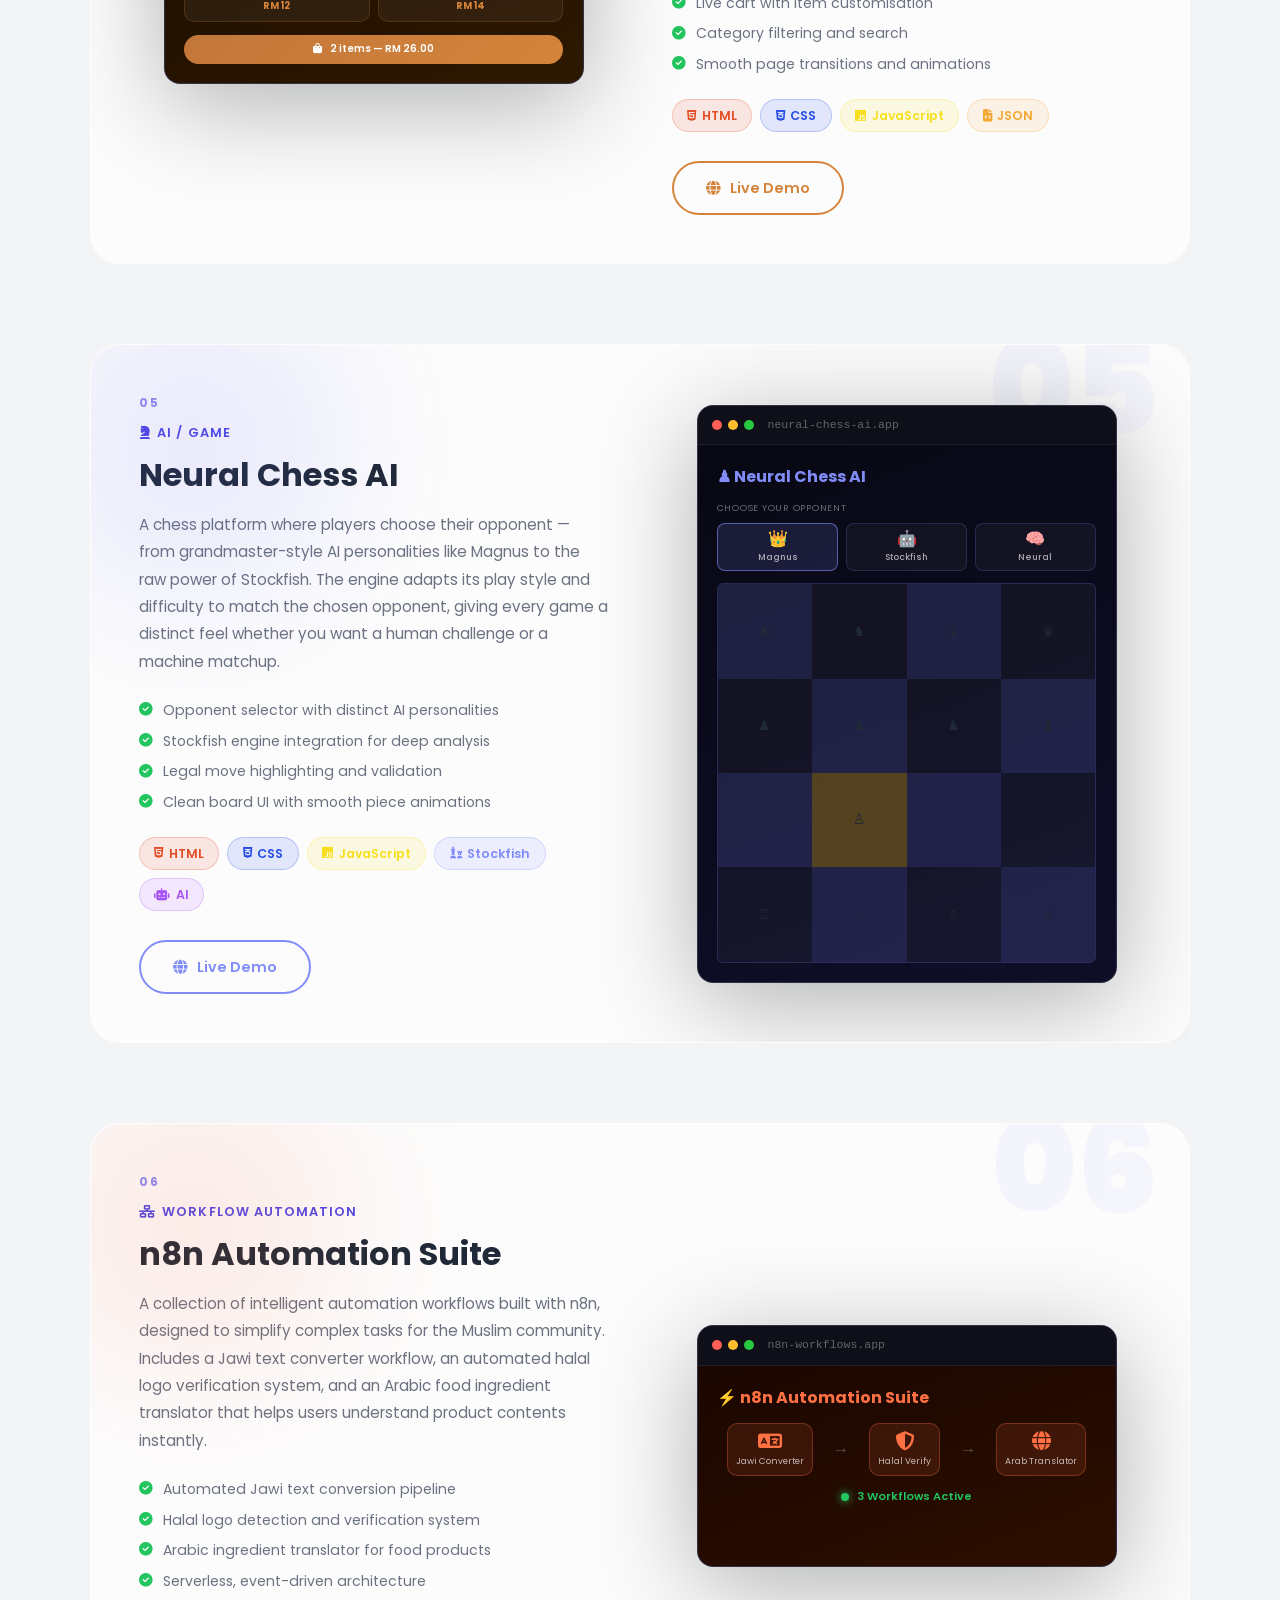
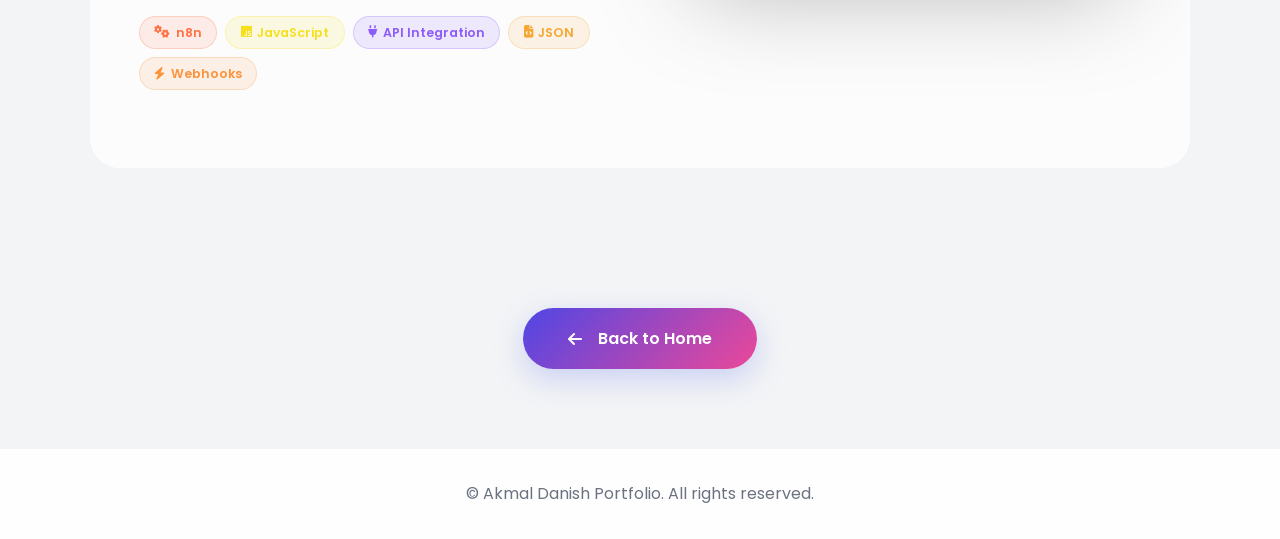
==== commit 6af508a8: "Add Brewly Cafe and Neural Chess AI projects, update project numbering" ====
--- a/projects.html
+++ b/projects.html
@@ -77,12 +77,12 @@
             <p class="hero-subtitle fade-in">Real-world applications built with passion, precision, and purpose</p>
             <div class="hero-stats fade-in">
                 <div class="stat-item">
-                    <span class="stat-number">4</span>
+                    <span class="stat-number">6</span>
                     <span class="stat-label">Projects</span>
                 </div>
                 <div class="stat-divider"></div>
                 <div class="stat-item">
-                    <span class="stat-number">7+</span>
+                    <span class="stat-number">9+</span>
                     <span class="stat-label">Technologies</span>
                 </div>
                 <div class="stat-divider"></div>
@@ -325,8 +325,181 @@
                     </div>
                 </div>
 
-                <!-- Project 4: n8n Automation Workflows -->
-                <div class="project-card reverse fade-in" data-number="04">
+                <!-- Project 4: Brewly Cafe -->
+                <div class="project-card fade-in" data-number="04">
+                    <div class="card-glow glow-brew"></div>
+                    <div class="project-visual">
+                        <div class="project-mockup brewly-mockup">
+                            <div class="mockup-browser">
+                                <div class="browser-bar">
+                                    <span class="dot red"></span>
+                                    <span class="dot yellow"></span>
+                                    <span class="dot green"></span>
+                                    <span class="browser-url">brewly-cafe.app</span>
+                                </div>
+                                <div class="browser-content brewly-content">
+                                    <div class="mock-header brewly-header">☕ Brewly Cafe</div>
+                                    <div class="brewly-menu-mock">
+                                        <div class="brew-category active-cat">All</div>
+                                        <div class="brew-category">Coffee</div>
+                                        <div class="brew-category">Tea</div>
+                                    </div>
+                                    <div class="brewly-cards">
+                                        <div class="brew-card">
+                                            <div class="brew-icon">☕</div>
+                                            <div class="brew-name">Latte</div>
+                                            <div class="brew-price">RM 12</div>
+                                        </div>
+                                        <div class="brew-card">
+                                            <div class="brew-icon">🧋</div>
+                                            <div class="brew-name">Matcha</div>
+                                            <div class="brew-price">RM 14</div>
+                                        </div>
+                                    </div>
+                                    <div class="brew-cart-bar">
+                                        <i class="fas fa-shopping-bag"></i>
+                                        <span>2 items — RM 26.00</span>
+                                    </div>
+                                </div>
+                            </div>
+                        </div>
+                    </div>
+                    <div class="project-info">
+                        <div class="project-number">04</div>
+                        <div class="project-category"><i class="fas fa-mug-hot"></i> Mobile-Style Web App</div>
+                        <h2 class="project-name">Brewly Cafe</h2>
+                        <p class="project-desc">
+                            A ZUS Coffee-inspired cafe ordering app that lets customers browse a curated drink menu,
+                            customise their orders, and check out — all within a sleek mobile-first interface.
+                            Built to feel native on a phone with smooth animations, a live cart, and a polished
+                            brand identity from the ground up.
+                        </p>
+                        <div class="project-highlights">
+                            <div class="highlight-item">
+                                <i class="fas fa-check-circle"></i>
+                                <span>Mobile-first UI inspired by ZUS Coffee</span>
+                            </div>
+                            <div class="highlight-item">
+                                <i class="fas fa-check-circle"></i>
+                                <span>Live cart with item customisation</span>
+                            </div>
+                            <div class="highlight-item">
+                                <i class="fas fa-check-circle"></i>
+                                <span>Category filtering and search</span>
+                            </div>
+                            <div class="highlight-item">
+                                <i class="fas fa-check-circle"></i>
+                                <span>Smooth page transitions and animations</span>
+                            </div>
+                        </div>
+                        <div class="project-tech">
+                            <span class="tech-badge html"><i class="fab fa-html5"></i> HTML</span>
+                            <span class="tech-badge css"><i class="fab fa-css3-alt"></i> CSS</span>
+                            <span class="tech-badge js"><i class="fab fa-js"></i> JavaScript</span>
+                            <span class="tech-badge json"><i class="fas fa-file-code"></i> JSON</span>
+                        </div>
+                        <div class="project-actions">
+                            <a href="https://brewly-cafe-preview.vercel.app/" target="_blank" class="btn-secondary btn-brew-outline">
+                                <i class="fas fa-globe"></i> Live Demo
+                            </a>
+                        </div>
+                    </div>
+                </div>
+
+                <!-- Project 5: Neural Chess AI -->
+                <div class="project-card reverse fade-in" data-number="05">
+                    <div class="card-glow glow-chess"></div>
+                    <div class="project-visual">
+                        <div class="project-mockup chess-mockup">
+                            <div class="mockup-browser">
+                                <div class="browser-bar">
+                                    <span class="dot red"></span>
+                                    <span class="dot yellow"></span>
+                                    <span class="dot green"></span>
+                                    <span class="browser-url">neural-chess-ai.app</span>
+                                </div>
+                                <div class="browser-content chess-content">
+                                    <div class="mock-header chess-header">♟ Neural Chess AI</div>
+                                    <div class="chess-opponent-select">
+                                        <div class="opp-label">Choose Your Opponent</div>
+                                        <div class="opp-cards">
+                                            <div class="opp-card active-opp">
+                                                <div class="opp-avatar">👑</div>
+                                                <div class="opp-name">Magnus</div>
+                                            </div>
+                                            <div class="opp-card">
+                                                <div class="opp-avatar">🤖</div>
+                                                <div class="opp-name">Stockfish</div>
+                                            </div>
+                                            <div class="opp-card">
+                                                <div class="opp-avatar">🧠</div>
+                                                <div class="opp-name">Neural</div>
+                                            </div>
+                                        </div>
+                                    </div>
+                                    <div class="chess-board-mini">
+                                        <div class="mini-row">
+                                            <span class="sq dark">♜</span><span class="sq light">♞</span><span class="sq dark">♝</span><span class="sq light">♛</span>
+                                        </div>
+                                        <div class="mini-row">
+                                            <span class="sq light">♟</span><span class="sq dark">♟</span><span class="sq light">♟</span><span class="sq dark">♟</span>
+                                        </div>
+                                        <div class="mini-row">
+                                            <span class="sq dark"></span><span class="sq light highlight-sq">♙</span><span class="sq dark"></span><span class="sq light"></span>
+                                        </div>
+                                        <div class="mini-row">
+                                            <span class="sq light">♖</span><span class="sq dark">♘</span><span class="sq light">♗</span><span class="sq dark">♕</span>
+                                        </div>
+                                    </div>
+                                </div>
+                            </div>
+                        </div>
+                    </div>
+                    <div class="project-info">
+                        <div class="project-number">05</div>
+                        <div class="project-category"><i class="fas fa-chess-knight"></i> AI / Game</div>
+                        <h2 class="project-name">Neural Chess AI</h2>
+                        <p class="project-desc">
+                            A chess platform where players choose their opponent — from grandmaster-style AI
+                            personalities like Magnus to the raw power of Stockfish. The engine adapts its play
+                            style and difficulty to match the chosen opponent, giving every game a distinct feel
+                            whether you want a human challenge or a machine matchup.
+                        </p>
+                        <div class="project-highlights">
+                            <div class="highlight-item">
+                                <i class="fas fa-check-circle"></i>
+                                <span>Opponent selector with distinct AI personalities</span>
+                            </div>
+                            <div class="highlight-item">
+                                <i class="fas fa-check-circle"></i>
+                                <span>Stockfish engine integration for deep analysis</span>
+                            </div>
+                            <div class="highlight-item">
+                                <i class="fas fa-check-circle"></i>
+                                <span>Legal move highlighting and validation</span>
+                            </div>
+                            <div class="highlight-item">
+                                <i class="fas fa-check-circle"></i>
+                                <span>Clean board UI with smooth piece animations</span>
+                            </div>
+                        </div>
+                        <div class="project-tech">
+                            <span class="tech-badge html"><i class="fab fa-html5"></i> HTML</span>
+                            <span class="tech-badge css"><i class="fab fa-css3-alt"></i> CSS</span>
+                            <span class="tech-badge js"><i class="fab fa-js"></i> JavaScript</span>
+                            <span class="tech-badge chess-engine"><i class="fas fa-chess"></i> Stockfish</span>
+                            <span class="tech-badge ml"><i class="fas fa-robot"></i> AI</span>
+                        </div>
+                        <div class="project-actions">
+                            <a href="https://neural-chess-ai.vercel.app/" target="_blank" class="btn-secondary btn-chess-outline">
+                                <i class="fas fa-globe"></i> Live Demo
+                            </a>
+                        </div>
+                    </div>
+                </div>
+
+                <!-- Project 6: n8n Automation Workflows -->
+                <div class="project-card reverse fade-in" data-number="06">
                     <div class="card-glow glow-orange"></div>
                     <div class="project-visual">
                         <div class="project-mockup n8n-mockup">
@@ -364,7 +537,7 @@
                         </div>
                     </div>
                     <div class="project-info">
-                        <div class="project-number">04</div>
+                        <div class="project-number">06</div>
                         <div class="project-category"><i class="fas fa-network-wired"></i> Workflow Automation</div>
                         <h2 class="project-name">n8n Automation Suite</h2>
                         <p class="project-desc">
--- a/style.css
+++ b/style.css
@@ -7,6 +7,8 @@
     --text-light: #6b7280;
     --bg-color: #f3f4f6;
     --card-bg: rgba(255, 255, 255, 0.85);
+    --glass-bg: rgba(255, 255, 255, 0.7);
+    --glass-border: rgba(255, 255, 255, 0.4);
     --lanyard-card-bg: linear-gradient(135deg, rgba(255, 255, 255, 0.95), rgba(240, 244, 255, 0.9));
     --lanyard-card-text: #1f2937;
     --lanyard-card-border: rgba(79, 70, 229, 0.2);
@@ -20,6 +22,8 @@
     --text-light: #94a3b8;
     --bg-color: #0f172a;
     --card-bg: rgba(30, 41, 59, 0.7);
+    --glass-bg: rgba(30, 41, 59, 0.6);
+    --glass-border: rgba(255, 255, 255, 0.08);
     --lanyard-card-bg: linear-gradient(135deg, rgba(15, 23, 42, 0.95), rgba(30, 41, 59, 0.98));
     --lanyard-card-text: #ffffff;
     --lanyard-card-border: rgba(255, 255, 255, 0.1);
@@ -443,10 +447,8 @@
     align-items: center;
     padding: 2rem;
     position: relative;
-    height: 800px;
-    /* Provide space for the swing */
-    width: 600px;
-    /* Constrain width */
+    height: clamp(540px, 80vw, 800px);
+    width: clamp(300px, 90vw, 600px);
     margin: 0 auto;
 }
 
@@ -465,11 +467,10 @@
     left: 50%;
     top: 50%;
     transform: translate(-50%, -50%);
-
     text-align: center;
-    padding: 3.5rem 2.5rem;
+    padding: clamp(1.5rem, 5vw, 3.5rem) clamp(1.2rem, 4vw, 2.5rem);
+    width: clamp(240px, 80vw, 450px);
     max-width: 450px;
-    width: 100%;
     transform-style: preserve-3d;
 
     /* Premium Adaptive Glossy Card */
@@ -485,7 +486,6 @@
     cursor: grab;
     transition: var(--transition), box-shadow 0.3s ease;
     overflow: hidden;
-    /* For shine */
 }
 
 /* Add a plastic shine overlay */
@@ -562,11 +562,10 @@
 
 .profile-image-wrapper {
     position: relative;
-    width: 180px;
-    height: 180px;
-    margin: 0 auto 2rem;
+    width: clamp(100px, 30vw, 180px);
+    height: clamp(100px, 30vw, 180px);
+    margin: 0 auto 1.5rem;
     transform: translateZ(50px);
-    /* Pop out effect */
     transition: var(--transition);
 }
 
@@ -597,18 +596,12 @@
 }
 
 @keyframes rotate {
-    from {
-        transform: rotate(0deg);
-    }
-
-    to {
-        transform: rotate(360deg);
-    }
+    from { transform: rotate(0deg); }
+    to   { transform: rotate(360deg); }
 }
 
 .profile-name {
-    font-size: 2rem;
-    /* Adjusted for longer name */
+    font-size: clamp(0.85rem, 3vw, 1.3rem);
     font-weight: 800;
     margin-bottom: 0.5rem;
     background: linear-gradient(to right, var(--primary-color), var(--secondary-color));
@@ -618,13 +611,13 @@
     transform: translateZ(30px);
     text-transform: uppercase;
     letter-spacing: 1px;
-    line-height: 1.2;
+    line-height: 1.3;
 }
 
 .profile-title {
-    font-size: 1rem;
+    font-size: clamp(0.6rem, 1.8vw, 1rem);
     color: var(--text-light);
-    margin-bottom: 2rem;
+    margin-bottom: 1.5rem;
     font-weight: 500;
     letter-spacing: 2px;
     text-transform: uppercase;
@@ -635,6 +628,8 @@
     display: flex;
     gap: 1rem;
     justify-content: center;
+    position: relative;
+    z-index: 20;
 }
 
 .social-icon {
@@ -649,6 +644,11 @@
     text-decoration: none;
     font-size: 1.2rem;
     transition: var(--transition);
+    position: relative;
+    z-index: 20;
+    /* Larger touch target on mobile */
+    -webkit-tap-highlight-color: transparent;
+    touch-action: manipulation;
 }
 
 .social-icon:hover {
@@ -947,14 +947,17 @@
 @media (max-width: 768px) {
     .navbar {
         padding: 0.4rem 0.8rem;
+        top: 12px;
+        width: calc(100% - 80px);
+        justify-content: center;
     }
 
     .nav-menu {
-        gap: 0.2rem;
+        gap: 0.1rem;
     }
 
     .nav-link {
-        padding: 0.6rem 0.8rem;
+        padding: 0.6rem 0.7rem;
     }
 
     .nav-text {
@@ -971,33 +974,105 @@
         left: 20px;
     }
 
-    .profile-name {
+    /* Hero / Profile Card */
+    .hero-section {
+        padding: 100px 16px 40px;
+    }
+
+    .social-links {
+        gap: 0.6rem;
+    }
+
+    .social-icon {
+        width: 40px;
+        height: 40px;
+        font-size: 1rem;
+    }
+
+    /* Section titles */
+    .section-title {
+        font-size: 1.8rem;
+        margin-bottom: 2rem;
+    }
+
+    section {
+        padding: 60px 16px;
+    }
+
+    /* About */
+    .about-content {
+        padding: 1.5rem;
+    }
+
+    .about-text {
+        font-size: 1rem;
+    }
+
+    /* Education */
+    .education-grid {
+        padding-left: 0;
+        gap: 1.5rem;
+    }
+
+    .timeline-connector {
+        display: none;
+    }
+
+    .education-card {
+        flex-direction: column;
+        align-items: flex-start;
+        padding: 1.5rem;
+        gap: 1rem;
+    }
+
+    .education-card h3 {
+        font-size: 1.1rem;
+    }
+
+    /* Skills */
+    .skills-grid {
+        grid-template-columns: repeat(2, 1fr);
+        gap: 1rem;
+    }
+
+    .skill-card {
+        padding: 1.2rem;
+    }
+
+    .skill-icon {
         font-size: 2rem;
     }
 
-    .section-title {
-        font-size: 2rem;
-    }
-
-    .education-grid,
-    .skills-grid,
+    .skill-card h3 {
+        font-size: 0.9rem;
+    }
+
+    /* Contact */
     .contact-grid {
         grid-template-columns: 1fr;
+        gap: 1rem;
+    }
+
+    .contact-card {
+        padding: 1.5rem;
+    }
+
+    /* Projects button */
+    .project-button {
+        padding: 1rem 2rem;
+        font-size: 1rem;
     }
 }
 
 @media (max-width: 480px) {
     .navbar {
-        padding: 0.3rem 0.6rem;
-        top: 15px;
-    }
-
-    .nav-menu {
-        gap: 0.1rem;
+        padding: 0.3rem 0.5rem;
+        top: 10px;
+        width: calc(100% - 60px);
     }
 
     .nav-link {
-        padding: 0.5rem 0.6rem;
+        padding: 0.5rem 0.55rem;
     }
 
     .nav-icon {
@@ -1011,16 +1086,37 @@
         left: 15px;
     }
 
-    .profile-image-wrapper {
-        width: 150px;
-        height: 150px;
-    }
-
-    .profile-name {
-        font-size: 1.8rem;
-    }
-
-    .profile-title {
+    .section-title {
+        font-size: 1.5rem;
+    }
+
+    .skills-grid {
+        grid-template-columns: repeat(2, 1fr);
+        gap: 0.8rem;
+    }
+
+    .skill-card {
+        padding: 1rem;
+    }
+
+    .education-card h3 {
         font-size: 1rem;
     }
-}+
+    .about-text {
+        font-size: 0.95rem;
+    }
+}
+
+/* Touch devices — disable hover transforms that feel janky on mobile */
+@media (hover: none) {
+    .glass-effect:hover {
+        transform: none;
+    }
+    .education-card:hover {
+        transform: none !important;
+    }
+    .social-icon:hover {
+        transform: none;
+    }
+}
--- a/projects-style.css
+++ b/projects-style.css
@@ -178,6 +178,8 @@
 .card-glow.glow-purple { background: #a855f7; }
 .card-glow.glow-green  { background: #10b981; }
 .card-glow.glow-orange { background: #ff7043; }
+.card-glow.glow-brew   { background: #c2773a; }
+.card-glow.glow-chess  { background: #6366f1; }
 
 /* ===== Project Visual / Mockup ===== */
 .project-visual {
@@ -564,7 +566,8 @@
 @media (max-width: 900px) {
     .project-card {
         grid-template-columns: 1fr;
-        gap: 2rem;
+        gap: 1.8rem;
+        padding: 2rem;
     }
     .project-card.reverse .project-visual { order: 0; }
     .project-card.reverse .project-info   { order: 0; }
@@ -572,14 +575,281 @@
     .hero-title { font-size: 2.8rem; }
     .project-name { font-size: 1.6rem; }
     .hero-stats { gap: 1.2rem; padding: 1rem 1.5rem; }
+    .projects-list { gap: 3rem; }
 }
 
 @media (max-width: 600px) {
-    .projects-hero { padding: 130px 20px 60px; }
-    .hero-title { font-size: 2.2rem; }
-    .hero-subtitle { font-size: 1rem; }
-    .project-card { padding: 1.8rem; }
-    .project-name { font-size: 1.4rem; }
-    .hero-stats { flex-direction: column; gap: 0.8rem; }
-    .stat-divider { width: 60px; height: 1px; }
-}
+    .projects-hero {
+        padding: 100px 16px 40px;
+        min-height: auto;
+    }
+
+    .hero-badge {
+        font-size: 0.75rem;
+        padding: 0.4rem 1rem;
+        margin-bottom: 1rem;
+    }
+
+    .hero-title {
+        font-size: 1.9rem;
+        margin-bottom: 0.8rem;
+    }
+
+    .hero-subtitle {
+        font-size: 0.9rem;
+        margin-bottom: 1.5rem;
+    }
+
+    /* Stats — horizontal scroll if needed, no wrap break */
+    .hero-stats {
+        display: flex;
+        flex-direction: row;
+        justify-content: center;
+        gap: 1rem;
+        padding: 0.8rem 1.2rem;
+        width: auto;
+        max-width: 100%;
+    }
+
+    .stat-divider { display: none; }
+    .stat-number { font-size: 1.3rem; }
+    .stat-label  { font-size: 0.68rem; }
+
+    /* Showcase */
+    .projects-showcase { padding: 16px 12px 50px; }
+    .projects-list { gap: 2rem; }
+
+    .project-card {
+        padding: 1.2rem;
+        border-radius: 18px;
+        gap: 1.2rem;
+    }
+
+    .project-card::before {
+        font-size: 4.5rem;
+        top: -8px;
+        right: 12px;
+    }
+
+    /* Mockup browser */
+    .project-mockup { max-width: 100%; }
+
+    .browser-bar {
+        padding: 8px 10px;
+    }
+    .dot { width: 8px; height: 8px; }
+    .browser-url { font-size: 0.62rem; }
+
+    .browser-content {
+        min-height: 140px;
+        padding: 0.8rem;
+    }
+
+    /* Bakery */
+    .bakery-content .mock-hero-img { font-size: 2.2rem; margin: 0.4rem 0; }
+    .mock-header { font-size: 0.82rem !important; }
+
+    /* MedAI scan */
+    .scan-circle { width: 55px; height: 55px; font-size: 1.4rem; }
+    .ring-1 { width: 50px; height: 50px; }
+    .ring-2 { width: 65px; height: 65px; }
+    .ring-3 { width: 80px; height: 80px; }
+
+    /* n8n */
+    .workflow-node { min-width: 44px; padding: 0.35rem; }
+    .workflow-node i { font-size: 0.9rem; }
+    .workflow-node span { font-size: 0.48rem; }
+    .workflow-arrow { font-size: 0.8rem; }
+
+    /* Jawi */
+    .jawi-converter-mock { gap: 0.4rem; }
+    .mock-typed  { font-size: 0.65rem; }
+    .mock-jawi-text { font-size: 0.75rem; }
+
+    /* Project info text */
+    .project-number   { font-size: 0.68rem; }
+    .project-category { font-size: 0.72rem; }
+    .project-name     { font-size: 1.25rem; margin-bottom: 0.6rem; }
+    .project-desc     { font-size: 0.875rem; margin-bottom: 1rem; line-height: 1.7; }
+
+    .project-highlights { gap: 0.4rem; margin-bottom: 1rem; }
+    .highlight-item     { font-size: 0.8rem; }
+
+    .project-tech  { gap: 0.35rem; margin-bottom: 1.2rem; }
+    .tech-badge    { font-size: 0.7rem; padding: 0.25rem 0.6rem; }
+
+    /* Buttons — full width stacked */
+    .project-actions {
+        flex-direction: column;
+        gap: 0.6rem;
+    }
+    .btn-primary,
+    .btn-secondary {
+        justify-content: center;
+        width: 100%;
+        padding: 0.85rem 1rem;
+        font-size: 0.875rem;
+    }
+
+    .back-section { padding: 24px 16px 50px; }
+    .back-button  { padding: 0.85rem 1.8rem; font-size: 0.88rem; width: 100%; justify-content: center; }
+}
+
+@media (max-width: 380px) {
+    .hero-title   { font-size: 1.6rem; }
+    .project-name { font-size: 1.1rem; }
+    .project-card { padding: 1rem; }
+    .hero-stats   { gap: 0.7rem; padding: 0.7rem 0.9rem; }
+    .stat-number  { font-size: 1.1rem; }
+
+    /* Jawi converter mock — stack vertically on tiny screens */
+    .jawi-converter-mock {
+        flex-direction: column;
+        align-items: stretch;
+        gap: 0.35rem;
+    }
+    .mock-arrow { transform: rotate(90deg); text-align: center; }
+}
+
+/* ===== Brewly Cafe Mockup ===== */
+.brewly-content { background: linear-gradient(160deg, #1a0d00, #2e1800); }
+.brewly-header  { font-size: 1rem; font-weight: 700; color: #d4843a; margin-bottom: 0.7rem; }
+
+.brewly-menu-mock {
+    display: flex;
+    gap: 0.4rem;
+    margin-bottom: 0.7rem;
+}
+.brew-category {
+    font-size: 0.6rem;
+    padding: 0.2rem 0.55rem;
+    border-radius: 20px;
+    border: 1px solid rgba(212,132,58,0.3);
+    color: rgba(255,255,255,0.45);
+    font-weight: 500;
+}
+.brew-category.active-cat {
+    background: rgba(212,132,58,0.2);
+    border-color: rgba(212,132,58,0.6);
+    color: #d4843a;
+}
+
+.brewly-cards {
+    display: flex;
+    gap: 0.5rem;
+    margin-bottom: 0.8rem;
+}
+.brew-card {
+    flex: 1;
+    background: rgba(255,255,255,0.05);
+    border: 1px solid rgba(212,132,58,0.2);
+    border-radius: 10px;
+    padding: 0.5rem 0.4rem;
+    text-align: center;
+}
+.brew-icon  { font-size: 1.4rem; line-height: 1; margin-bottom: 0.2rem; }
+.brew-name  { font-size: 0.6rem; color: rgba(255,255,255,0.75); margin-bottom: 0.15rem; }
+.brew-price { font-size: 0.6rem; color: #d4843a; font-weight: 700; }
+
+.brew-cart-bar {
+    display: flex;
+    align-items: center;
+    justify-content: center;
+    gap: 0.5rem;
+    padding: 0.4rem 0.8rem;
+    background: linear-gradient(135deg, #c2773a, #d4843a);
+    border-radius: 20px;
+    font-size: 0.65rem;
+    color: #fff;
+    font-weight: 600;
+}
+
+/* Brewly outline button */
+.btn-secondary.btn-brew-outline {
+    color: #d4843a;
+    border-color: #d4843a;
+}
+.btn-secondary.btn-brew-outline:hover {
+    background: #d4843a;
+    color: white;
+    box-shadow: 0 10px 25px rgba(212,132,58,0.35);
+}
+
+/* ===== Neural Chess AI Mockup ===== */
+.chess-content { background: linear-gradient(160deg, #080814, #0e0e28); }
+.chess-header  { font-size: 1rem; font-weight: 700; color: #818cf8; margin-bottom: 0.7rem; }
+
+.chess-opponent-select { margin-bottom: 0.75rem; }
+.opp-label {
+    font-size: 0.58rem;
+    color: rgba(255,255,255,0.4);
+    text-transform: uppercase;
+    letter-spacing: 0.08em;
+    margin-bottom: 0.45rem;
+}
+.opp-cards { display: flex; gap: 0.45rem; }
+.opp-card {
+    flex: 1;
+    background: rgba(255,255,255,0.04);
+    border: 1px solid rgba(129,140,248,0.2);
+    border-radius: 8px;
+    padding: 0.4rem 0.3rem;
+    text-align: center;
+    transition: all 0.2s;
+}
+.opp-card.active-opp {
+    background: rgba(129,140,248,0.15);
+    border-color: rgba(129,140,248,0.6);
+}
+.opp-avatar { font-size: 1rem; line-height: 1; margin-bottom: 0.2rem; }
+.opp-name   { font-size: 0.55rem; color: rgba(255,255,255,0.65); font-weight: 500; }
+
+.chess-board-mini {
+    display: flex;
+    flex-direction: column;
+    border: 1px solid rgba(129,140,248,0.25);
+    border-radius: 6px;
+    overflow: hidden;
+}
+.mini-row { display: flex; }
+.sq {
+    flex: 1;
+    aspect-ratio: 1;
+    display: flex;
+    align-items: center;
+    justify-content: center;
+    font-size: 0.85rem;
+    line-height: 1;
+}
+.sq.dark       { background: rgba(129,140,248,0.18); }
+.sq.light      { background: rgba(255,255,255,0.04); }
+.sq.highlight-sq { background: rgba(251,191,36,0.3); }
+
+/* Chess outline button */
+.btn-secondary.btn-chess-outline {
+    color: #818cf8;
+    border-color: #818cf8;
+}
+.btn-secondary.btn-chess-outline:hover {
+    background: #818cf8;
+    color: white;
+    box-shadow: 0 10px 25px rgba(129,140,248,0.35);
+}
+
+/* Chess engine tech badge */
+.tech-badge.chess-engine {
+    background: rgba(129,140,248,0.12);
+    color: #818cf8;
+    border-color: rgba(129,140,248,0.25);
+}
+
+/* ===== Responsive — new cards ===== */
+@media (max-width: 600px) {
+    .brewly-cards { gap: 0.35rem; }
+    .brew-icon { font-size: 1.1rem; }
+    .brew-name, .brew-price { font-size: 0.55rem; }
+
+    .opp-avatar { font-size: 0.85rem; }
+    .opp-name   { font-size: 0.48rem; }
+    .sq         { font-size: 0.7rem; }
+}
